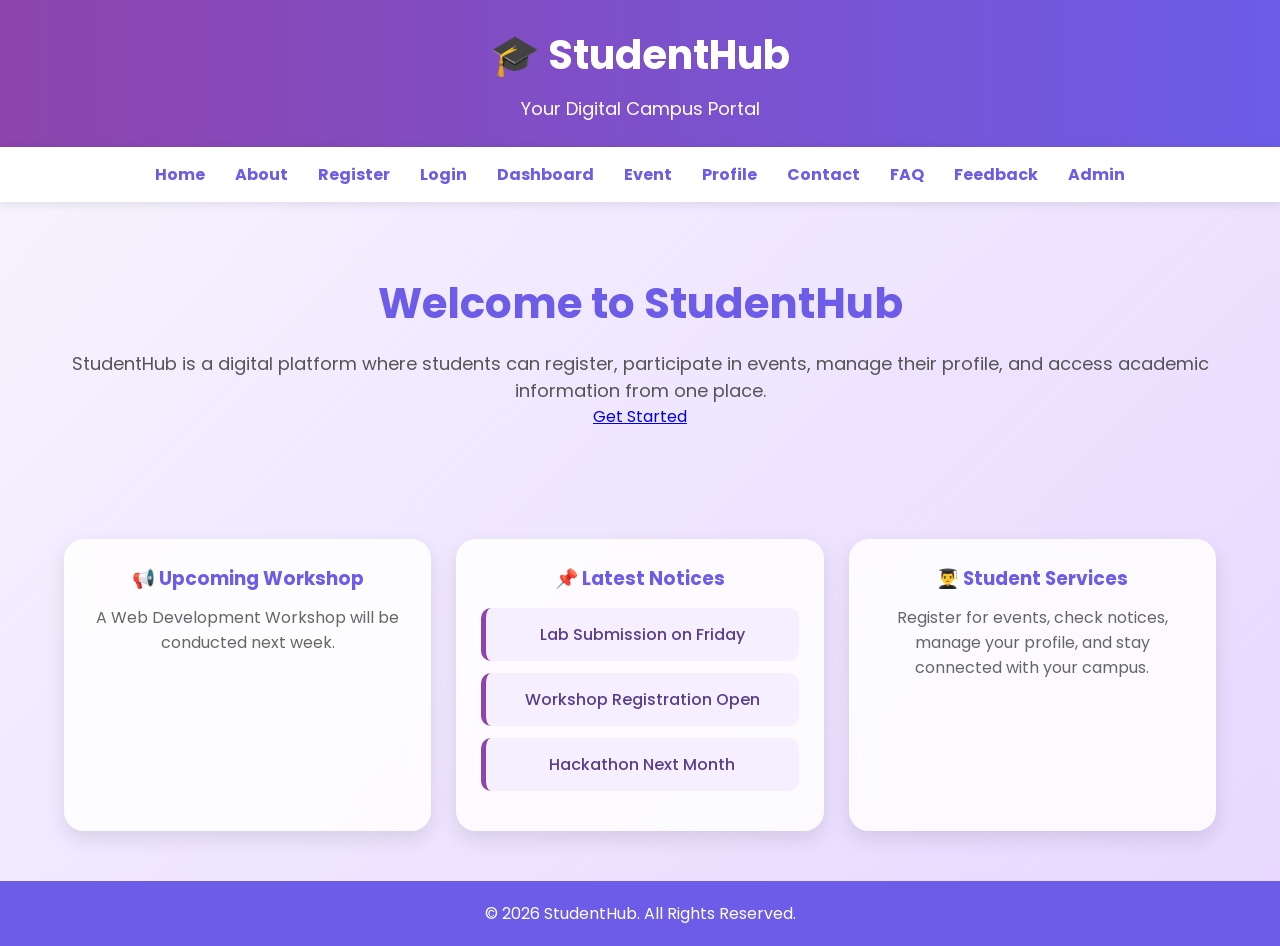
==== index.html @ c528eda7 "Updated StudentHub design" ====
<!DOCTYPE html>
<html lang="en">
<head>
    <meta charset="UTF-8">
    <meta name="viewport" content="width=device-width, initial-scale=1.0">
    <title>StudentHub</title>

    <link rel="stylesheet" href="css/style.css">
</head>
<body>

    <header>
        <h1>🎓 StudentHub</h1>
        <p>Your Digital Campus Portal</p>
    </header>

    <nav>
        <a href="#">Home</a>
        <a href="pages/about.html">About</a>
        <a href="pages/register.html">Register</a>
        <a href="pages/login.html">Login</a>
        <a href="pages/dashboard.html">Dashboard</a>
        <a href="pages/event.html">Event</a>
        <a href="pages/profile.html">Profile</a>
        <a href="pages/contact.html">Contact</a>
        <a href="pages/faq.html">FAQ</a>
        <a href="pages/feedback.html">Feedback</a>
        <a href="pages/admin.html">Admin</a>
    </nav>

    <section class="hero">
        <h2>Welcome to StudentHub</h2>
        <p>
            StudentHub is a digital platform where students can register,
            participate in events, manage their profile, and access academic
            information from one place.
        </p>

        <a href="pages/register.html" class="btn">Get Started</a>
    </section>

    <section class="container">

        <div class="card">
            <h3>📢 Upcoming Workshop</h3>
            <p>
                A Web Development Workshop will be conducted next week.
            </p>
        </div>

        <div class="card">
    <h3>📌 Latest Notices</h3>

    <ul class="notice-list">
        <li>Lab Submission on Friday</li>
        <li>Workshop Registration Open</li>
        <li>Hackathon Next Month</li>
    </ul>
</div>

        <div class="card">
            <h3>👨‍🎓 Student Services</h3>
            <p>
                Register for events, check notices, manage your profile,
                and stay connected with your campus.
            </p>
        </div>

    </section>

    <footer>
        <p>© 2026 StudentHub. All Rights Reserved.</p>
    </footer>

</body>
</html>
---- css/style.css ----
/* Google Font */
@import url('https://fonts.googleapis.com/css2?family=Poppins:wght@300;400;500;600;700&display=swap');

/* Reset */
*{
    margin:0;
    padding:0;
    box-sizing:border-box;
    font-family:'Poppins',sans-serif;
}

body{
    background:linear-gradient(135deg,#f9f5ff,#efe6ff,#e7d7ff);
    color:#333;
    min-height:100vh;
}

/* Header */
header{
    background:linear-gradient(90deg,#8e44ad,#6c5ce7);
    color:white;
    text-align:center;
    padding:25px;
    box-shadow:0 5px 15px rgba(0,0,0,0.2);
}

header h1{
    font-size:40px;
    margin-bottom:10px;
}

header p{
    font-size:18px;
}

/* Navigation */
nav{
    background:white;
    display:flex;
    justify-content:center;
    gap:30px;
    padding:15px;
    box-shadow:0 2px 10px rgba(0,0,0,0.1);
}

nav a{
    text-decoration:none;
    color:#6c5ce7;
    font-weight:bold;
    transition:.3s;
}

nav a:hover{
    color:#8e44ad;
}

/* Hero Section */
.hero{
    text-align:center;
    padding:70px 20px;
}

.hero h2{
    color:#6c5ce7;
    font-size:42px;
    margin-bottom:15px;
}

.hero p{
    color:#555;
    font-size:18px;
}

/* Container */
.container{
    width:90%;
    margin:40px auto;
    display:grid;
    grid-template-columns:repeat(auto-fit,minmax(260px,1fr));
    gap:25px;
}

/* Cards */
.card{
    background:rgba(255,255,255,0.85);
    backdrop-filter:blur(10px);
    border-radius:20px;
    padding:25px;
    text-align:center;
    box-shadow:0 8px 20px rgba(0,0,0,0.1);
    transition:0.4s;
}

.card:hover{
    transform:translateY(-10px);
    box-shadow:0 12px 25px rgba(108,92,231,0.3);
}

.card h3{
    color:#6c5ce7;
    margin-bottom:12px;
}

.card p{
    color:#666;
    margin-bottom:18px;
}

.card a{
    text-decoration:none;
    color:white;
    background:#6c5ce7;
    padding:10px 18px;
    border-radius:8px;
    display:inline-block;
    transition:.3s;
}

.card a:hover{
    background:#8e44ad;
}

/* Buttons */
button{
    background:#6c5ce7;
    color:white;
    border:none;
    padding:12px 25px;
    border-radius:8px;
    cursor:pointer;
    transition:.3s;
}

button:hover{
    background:#8e44ad;
}

/* Forms */
form{
    width:400px;
    margin:40px auto;
    background:white;
    padding:25px;
    border-radius:15px;
    box-shadow:0 8px 20px rgba(0,0,0,0.1);
}

input,
select,
textarea{
    width:100%;
    padding:12px;
    margin:10px 0;
    border:1px solid #ccc;
    border-radius:8px;
    outline:none;
}

input:focus,
select:focus,
textarea:focus{
    border-color:#6c5ce7;
}

/* Table */
table{
    width:90%;
    margin:30px auto;
    border-collapse:collapse;
    background:white;
    border-radius:10px;
    overflow:hidden;
    box-shadow:0 5px 15px rgba(0,0,0,0.1);
}

table th{
    background:#6c5ce7;
    color:white;
    padding:15px;
}

table td{
    padding:12px;
    text-align:center;
    border-bottom:1px solid #ddd;
}

table tr:hover{
    background:#f5f0ff;
}

/* Footer */
footer{
    background:#6c5ce7;
    color:white;
    text-align:center;
    padding:20px;
    margin-top:50px;
}

/* Scrollbar */
::-webkit-scrollbar{
    width:10px;
}

::-webkit-scrollbar-thumb{
    background:#8e44ad;
    border-radius:10px;
}

/* Responsive */
@media(max-width:768px){

    nav{
        flex-direction:column;
        align-items:center;
        gap:15px;
    }

    .hero h2{
        font-size:32px;
    }

    form{
        width:90%;
    }

    .container{
        grid-template-columns:1fr;
    }

    header h1{
        font-size:30px;
    }
}
/* ===========================
   Latest Notices
=========================== */

.notice-list{
    list-style: none;
    padding: 0;
    margin: 15px 0;
}

.notice-list li{
    background: #f5efff;
    color: #5a3d8c;
    margin: 12px 0;
    padding: 14px;
    border-radius: 10px;
    border-left: 5px solid #8E44AD;
    font-weight: 500;
    transition: 0.3s;
}

.notice-list li:hover{
    background: #ede0ff;
    transform: translateX(8px);
}
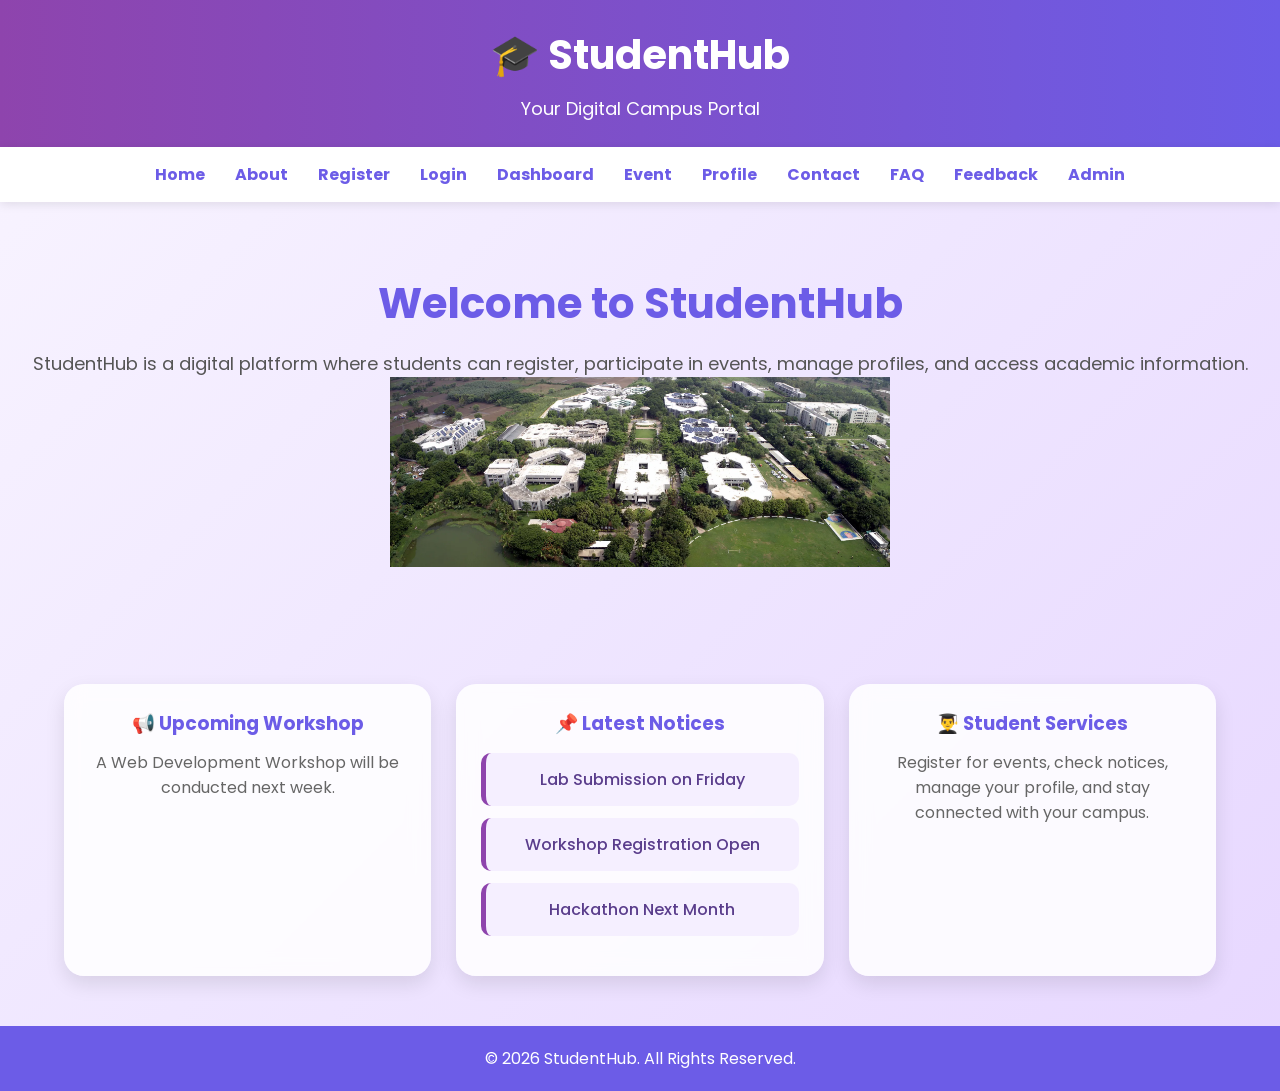
==== commit e4807acf: "Added homepage image" ====
--- a/index.html
+++ b/index.html
@@ -29,16 +29,16 @@
     </nav>
 
     <section class="hero">
-        <h2>Welcome to StudentHub</h2>
-        <p>
-            StudentHub is a digital platform where students can register,
-            participate in events, manage their profile, and access academic
-            information from one place.
-        </p>
+    <h2>Welcome to StudentHub</h2>
 
-        <a href="pages/register.html" class="btn">Get Started</a>
-    </section>
+    <p>
+        StudentHub is a digital platform where students can register,
+        participate in events, manage profiles, and access academic information.
+    </p>
 
+    <img src="images/p1.jpg.webp" alt="Student Hub" width="500">
+
+</section>
     <section class="container">
 
         <div class="card">
--- a/css/style.css
+++ b/css/style.css
@@ -257,4 +257,16 @@
 .notice-list li:hover{
     background: #ede0ff;
     transform: translateX(8px);
+}
+.hero-img{
+    width:80%;
+    max-width:700px;
+    margin-top:25px;
+    border-radius:20px;
+    box-shadow:0 10px 25px rgba(0,0,0,0.2);
+    transition:0.3s;
+}
+
+.hero-img:hover{
+    transform:scale(1.03);
 }
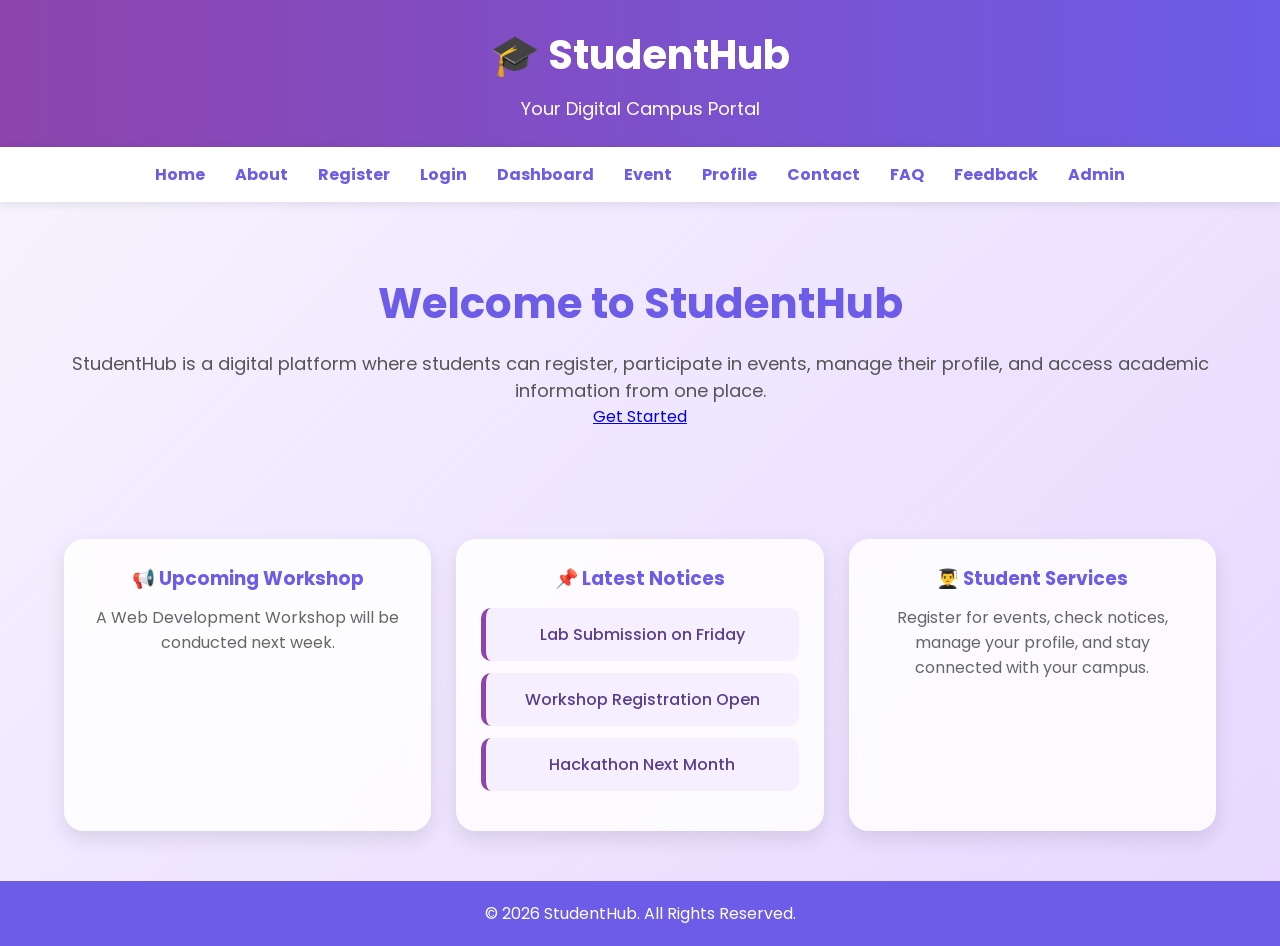
==== commit 9965d813: "Delete old photo" ====
--- a/index.html
+++ b/index.html
@@ -29,16 +29,16 @@
     </nav>
 
     <section class="hero">
-    <h2>Welcome to StudentHub</h2>
+        <h2>Welcome to StudentHub</h2>
+        <p>
+            StudentHub is a digital platform where students can register,
+            participate in events, manage their profile, and access academic
+            information from one place.
+        </p>
 
-    <p>
-        StudentHub is a digital platform where students can register,
-        participate in events, manage profiles, and access academic information.
-    </p>
+        <a href="pages/register.html" class="btn">Get Started</a>
+    </section>
 
-    <img src="images/p1.jpg.webp" alt="Student Hub" width="500">
-
-</section>
     <section class="container">
 
         <div class="card">
--- a/css/style.css
+++ b/css/style.css
@@ -258,15 +258,3 @@
     background: #ede0ff;
     transform: translateX(8px);
 }
-.hero-img{
-    width:80%;
-    max-width:700px;
-    margin-top:25px;
-    border-radius:20px;
-    box-shadow:0 10px 25px rgba(0,0,0,0.2);
-    transition:0.3s;
-}
-
-.hero-img:hover{
-    transform:scale(1.03);
-}
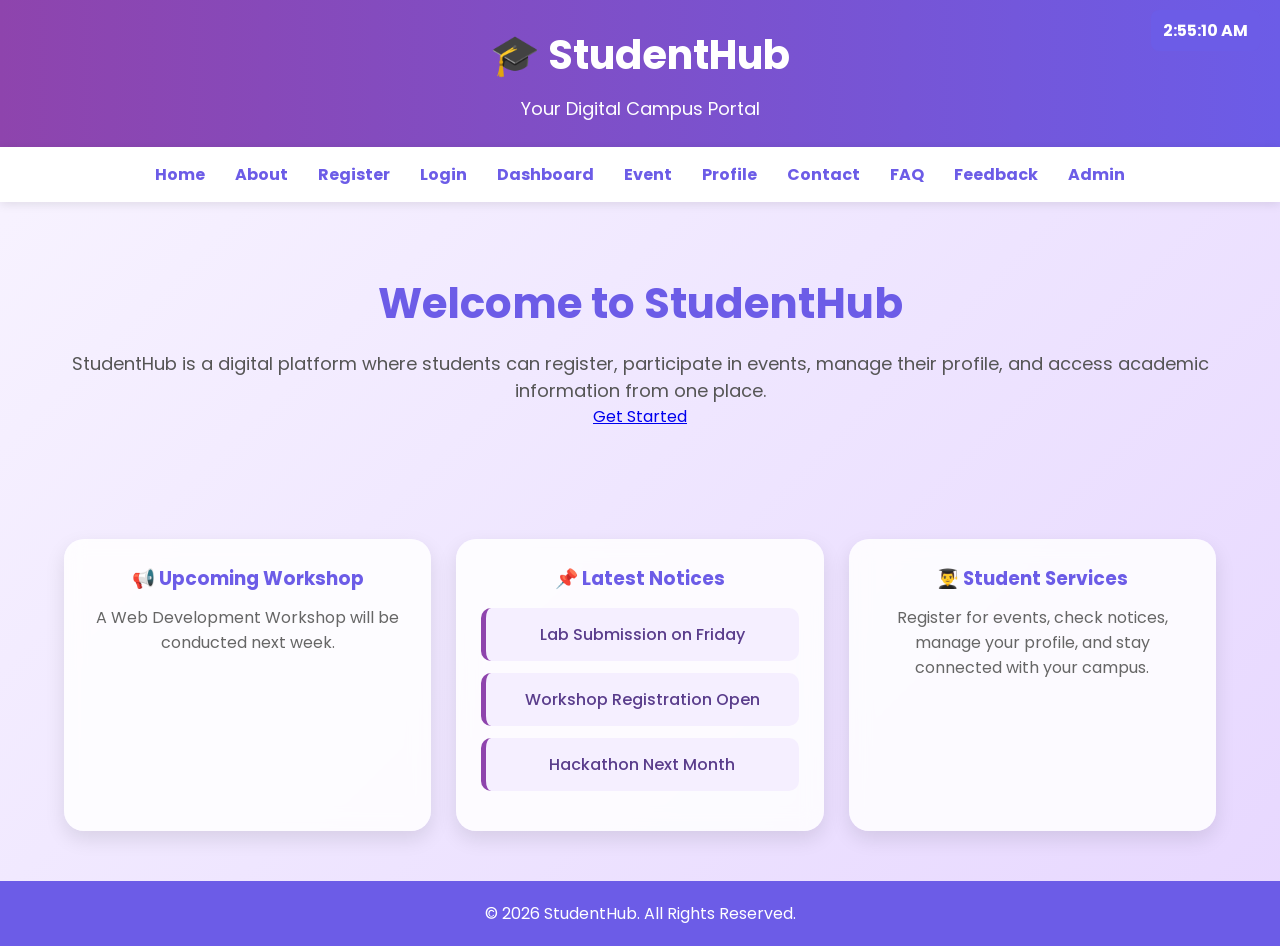
==== commit c4fbf538: "Complete StudentHub frontend" ====
--- a/index.html
+++ b/index.html
@@ -71,6 +71,6 @@
     <footer>
         <p>© 2026 StudentHub. All Rights Reserved.</p>
     </footer>
-
+    <script src="js/script.js"></script>
 </body>
 </html>
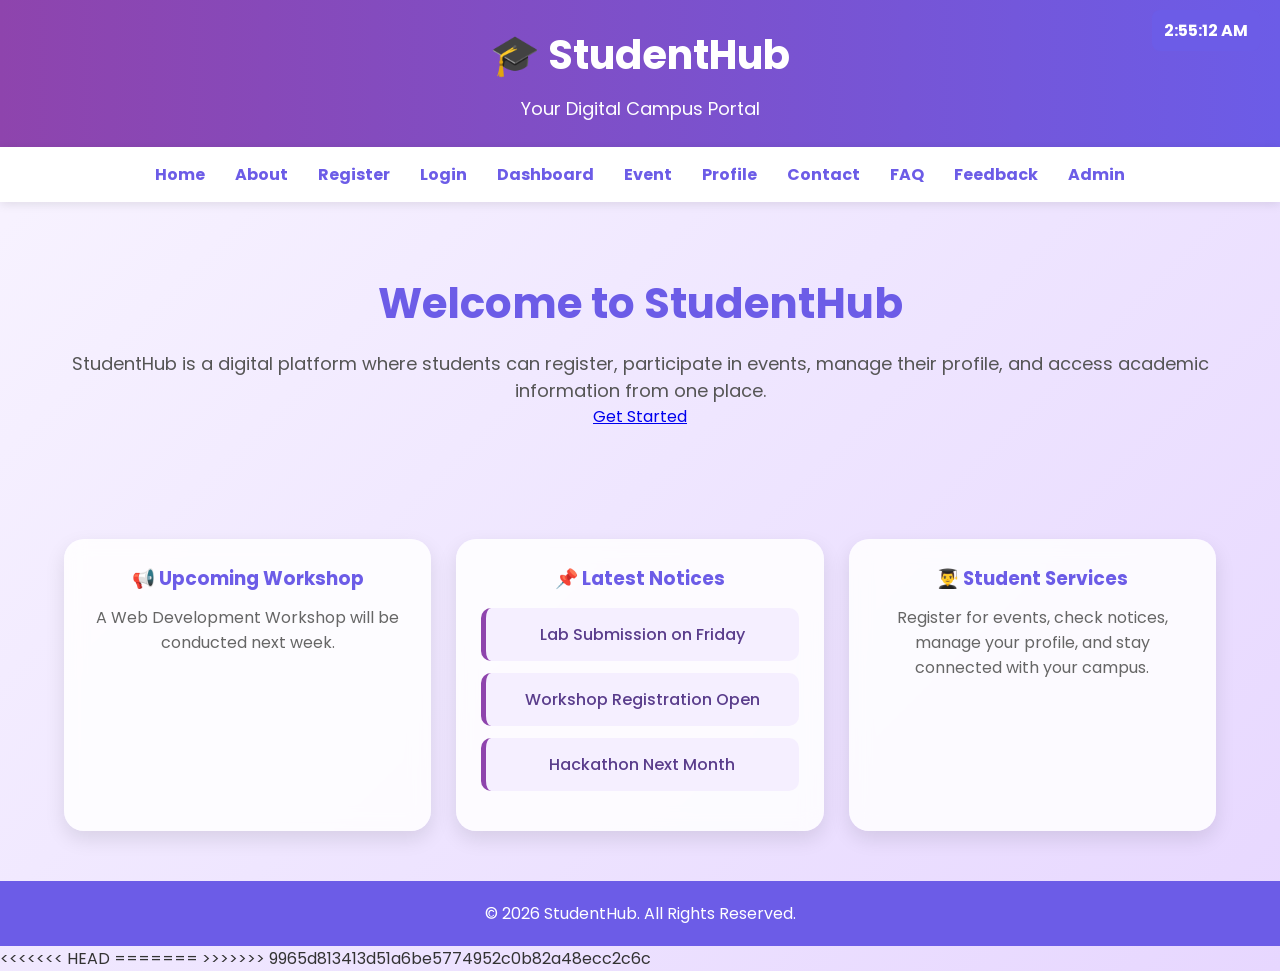
==== commit cbe6737a: "Merge local StudentHub project" ====
--- a/index.html
+++ b/index.html
@@ -71,6 +71,10 @@
     <footer>
         <p>© 2026 StudentHub. All Rights Reserved.</p>
     </footer>
+<<<<<<< HEAD
     <script src="js/script.js"></script>
+=======
+
+>>>>>>> 9965d813413d51a6be5774952c0b82a48ecc2c6c
 </body>
 </html>
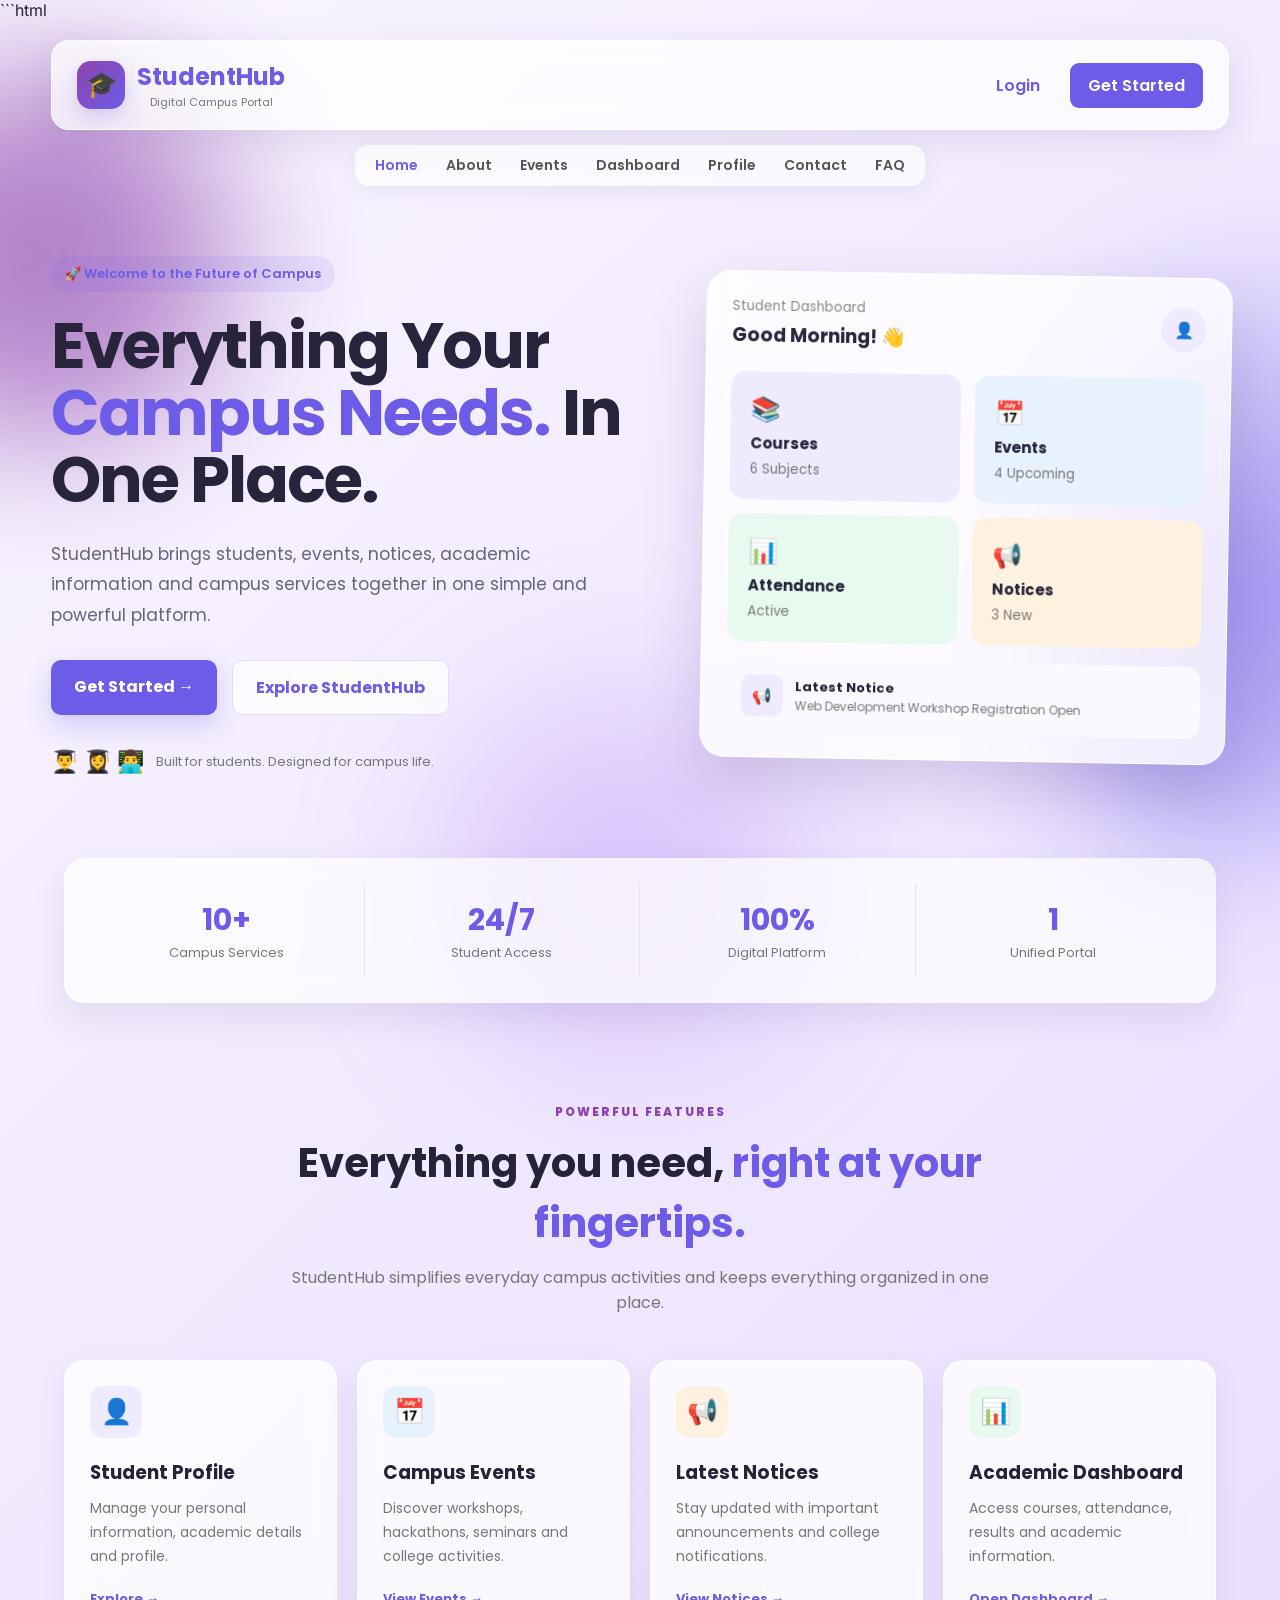
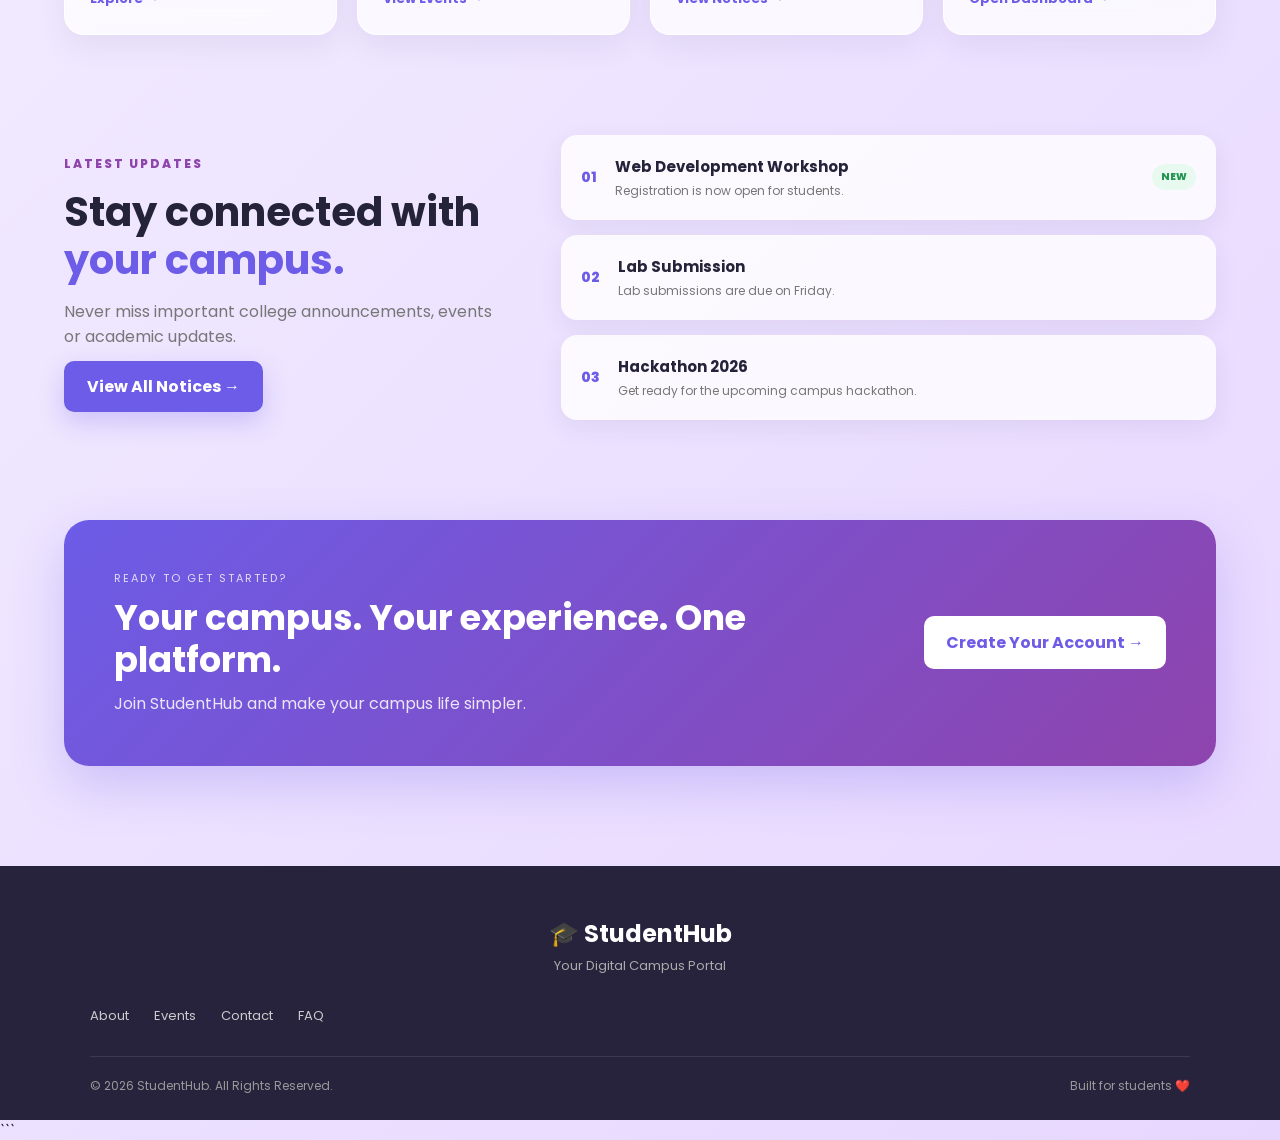
==== commit e11f2618: "Add modern StudentHub home page animations" ====
--- a/index.html
+++ b/index.html
@@ -1,80 +1,474 @@
+```html
 <!DOCTYPE html>
 <html lang="en">
+
 <head>
     <meta charset="UTF-8">
     <meta name="viewport" content="width=device-width, initial-scale=1.0">
-    <title>StudentHub</title>
+
+    <title>StudentHub | Digital Campus</title>
 
     <link rel="stylesheet" href="css/style.css">
+
+    <!-- Google Font -->
+    <link rel="preconnect" href="https://fonts.googleapis.com">
+    <link rel="preconnect" href="https://fonts.gstatic.com" crossorigin>
+
+    <link
+        href="https://fonts.googleapis.com/css2?family=Inter:wght@400;500;600;700;800&display=swap"
+        rel="stylesheet"
+    >
 </head>
+
 <body>
 
-    <header>
-        <h1>🎓 StudentHub</h1>
-        <p>Your Digital Campus Portal</p>
+    <!-- Animated Background -->
+    <div class="background-shape shape-one"></div>
+    <div class="background-shape shape-two"></div>
+    <div class="background-shape shape-three"></div>
+
+
+    <!-- Header -->
+    <header class="modern-header">
+
+        <div class="logo-area">
+            <div class="logo-icon">🎓</div>
+
+            <div>
+                <h1>StudentHub</h1>
+                <span>Digital Campus Portal</span>
+            </div>
+        </div>
+
+        <div class="header-actions">
+            <a href="pages/login.html" class="login-btn">
+                Login
+            </a>
+
+            <a href="pages/register.html" class="register-btn">
+                Get Started
+            </a>
+        </div>
+
     </header>
 
-    <nav>
-        <a href="#">Home</a>
+
+    <!-- Navigation -->
+    <nav class="modern-nav">
+
+        <a href="index.html" class="active">Home</a>
         <a href="pages/about.html">About</a>
-        <a href="pages/register.html">Register</a>
-        <a href="pages/login.html">Login</a>
+        <a href="pages/event.html">Events</a>
         <a href="pages/dashboard.html">Dashboard</a>
-        <a href="pages/event.html">Event</a>
         <a href="pages/profile.html">Profile</a>
         <a href="pages/contact.html">Contact</a>
         <a href="pages/faq.html">FAQ</a>
-        <a href="pages/feedback.html">Feedback</a>
-        <a href="pages/admin.html">Admin</a>
+
     </nav>
 
-    <section class="hero">
-        <h2>Welcome to StudentHub</h2>
-        <p>
-            StudentHub is a digital platform where students can register,
-            participate in events, manage their profile, and access academic
-            information from one place.
-        </p>
-
-        <a href="pages/register.html" class="btn">Get Started</a>
-    </section>
-
-    <section class="container">
-
-        <div class="card">
-            <h3>📢 Upcoming Workshop</h3>
+
+    <!-- Hero Section -->
+    <main>
+
+        <section class="modern-hero">
+
+            <div class="hero-content">
+
+                <div class="hero-badge">
+                    🚀 Welcome to the Future of Campus
+                </div>
+
+                <h2>
+                    Everything Your
+                    <span>Campus Needs.</span>
+                    In One Place.
+                </h2>
+
+                <p>
+                    StudentHub brings students, events, notices,
+                    academic information and campus services together
+                    in one simple and powerful platform.
+                </p>
+
+                <div class="hero-buttons">
+
+                    <a href="pages/register.html" class="primary-btn">
+                        Get Started →
+                    </a>
+
+                    <a href="pages/about.html" class="secondary-btn">
+                        Explore StudentHub
+                    </a>
+
+                </div>
+
+                <div class="hero-users">
+
+                    <div class="user-icons">
+                        👨‍🎓 👩‍🎓 👨‍💻
+                    </div>
+
+                    <p>
+                        Built for students.
+                        Designed for campus life.
+                    </p>
+
+                </div>
+
+            </div>
+
+
+            <!-- Dashboard Preview -->
+            <div class="dashboard-preview">
+
+                <div class="preview-header">
+
+                    <div>
+                        <small>Student Dashboard</small>
+                        <h3>Good Morning! 👋</h3>
+                    </div>
+
+                    <div class="preview-avatar">
+                        👤
+                    </div>
+
+                </div>
+
+
+                <div class="preview-grid">
+
+                    <div class="preview-card purple">
+                        <span>📚</span>
+                        <strong>Courses</strong>
+                        <small>6 Subjects</small>
+                    </div>
+
+                    <div class="preview-card blue">
+                        <span>📅</span>
+                        <strong>Events</strong>
+                        <small>4 Upcoming</small>
+                    </div>
+
+                    <div class="preview-card green">
+                        <span>📊</span>
+                        <strong>Attendance</strong>
+                        <small>Active</small>
+                    </div>
+
+                    <div class="preview-card orange">
+                        <span>📢</span>
+                        <strong>Notices</strong>
+                        <small>3 New</small>
+                    </div>
+
+                </div>
+
+
+                <div class="preview-notice">
+
+                    <div class="notice-icon">
+                        📢
+                    </div>
+
+                    <div>
+                        <strong>Latest Notice</strong>
+                        <p>Web Development Workshop Registration Open</p>
+                    </div>
+
+                </div>
+
+            </div>
+
+        </section>
+
+
+        <!-- Statistics -->
+        <section class="stats-section">
+
+            <div class="stat-box">
+                <strong>10+</strong>
+                <span>Campus Services</span>
+            </div>
+
+            <div class="stat-box">
+                <strong>24/7</strong>
+                <span>Student Access</span>
+            </div>
+
+            <div class="stat-box">
+                <strong>100%</strong>
+                <span>Digital Platform</span>
+            </div>
+
+            <div class="stat-box">
+                <strong>1</strong>
+                <span>Unified Portal</span>
+            </div>
+
+        </section>
+
+
+        <!-- Features -->
+        <section class="features-section">
+
+            <div class="section-heading">
+
+                <span>POWERFUL FEATURES</span>
+
+                <h2>
+                    Everything you need,
+                    <span>right at your fingertips.</span>
+                </h2>
+
+                <p>
+                    StudentHub simplifies everyday campus activities
+                    and keeps everything organized in one place.
+                </p>
+
+            </div>
+
+
+            <div class="feature-grid">
+
+                <div class="modern-card">
+
+                    <div class="feature-icon purple-icon">
+                        👤
+                    </div>
+
+                    <h3>Student Profile</h3>
+
+                    <p>
+                        Manage your personal information,
+                        academic details and profile.
+                    </p>
+
+                    <a href="pages/profile.html">
+                        Explore →
+                    </a>
+
+                </div>
+
+
+                <div class="modern-card">
+
+                    <div class="feature-icon blue-icon">
+                        📅
+                    </div>
+
+                    <h3>Campus Events</h3>
+
+                    <p>
+                        Discover workshops, hackathons,
+                        seminars and college activities.
+                    </p>
+
+                    <a href="pages/event.html">
+                        View Events →
+                    </a>
+
+                </div>
+
+
+                <div class="modern-card">
+
+                    <div class="feature-icon orange-icon">
+                        📢
+                    </div>
+
+                    <h3>Latest Notices</h3>
+
+                    <p>
+                        Stay updated with important announcements
+                        and college notifications.
+                    </p>
+
+                    <a href="pages/dashboard.html">
+                        View Notices →
+                    </a>
+
+                </div>
+
+
+                <div class="modern-card">
+
+                    <div class="feature-icon green-icon">
+                        📊
+                    </div>
+
+                    <h3>Academic Dashboard</h3>
+
+                    <p>
+                        Access courses, attendance,
+                        results and academic information.
+                    </p>
+
+                    <a href="pages/dashboard.html">
+                        Open Dashboard →
+                    </a>
+
+                </div>
+
+            </div>
+
+        </section>
+
+
+        <!-- Notice Section -->
+        <section class="notice-section">
+
+            <div class="notice-content">
+
+                <span>LATEST UPDATES</span>
+
+                <h2>
+                    Stay connected with
+                    <span>your campus.</span>
+                </h2>
+
+                <p>
+                    Never miss important college announcements,
+                    events or academic updates.
+                </p>
+
+                <a href="pages/dashboard.html" class="primary-btn">
+                    View All Notices →
+                </a>
+
+            </div>
+
+
+            <div class="notice-list-modern">
+
+                <div class="notice-item">
+
+                    <div class="notice-number">
+                        01
+                    </div>
+
+                    <div>
+                        <h3>Web Development Workshop</h3>
+                        <p>
+                            Registration is now open for students.
+                        </p>
+                    </div>
+
+                    <span class="new-badge">
+                        NEW
+                    </span>
+
+                </div>
+
+
+                <div class="notice-item">
+
+                    <div class="notice-number">
+                        02
+                    </div>
+
+                    <div>
+                        <h3>Lab Submission</h3>
+                        <p>
+                            Lab submissions are due on Friday.
+                        </p>
+                    </div>
+
+                </div>
+
+
+                <div class="notice-item">
+
+                    <div class="notice-number">
+                        03
+                    </div>
+
+                    <div>
+                        <h3>Hackathon 2026</h3>
+                        <p>
+                            Get ready for the upcoming campus hackathon.
+                        </p>
+                    </div>
+
+                </div>
+
+            </div>
+
+        </section>
+
+
+        <!-- Call To Action -->
+        <section class="cta-section">
+
+            <div>
+
+                <span>READY TO GET STARTED?</span>
+
+                <h2>
+                    Your campus.
+                    Your experience.
+                    <strong>One platform.</strong>
+                </h2>
+
+                <p>
+                    Join StudentHub and make your campus life simpler.
+                </p>
+
+            </div>
+
+            <a href="pages/register.html" class="cta-button">
+                Create Your Account →
+            </a>
+
+        </section>
+
+    </main>
+
+
+    <!-- Footer -->
+    <footer class="modern-footer">
+
+        <div class="footer-logo">
+
+            <h2>🎓 StudentHub</h2>
+
             <p>
-                A Web Development Workshop will be conducted next week.
+                Your Digital Campus Portal
             </p>
+
         </div>
 
-        <div class="card">
-    <h3>📌 Latest Notices</h3>
-
-    <ul class="notice-list">
-        <li>Lab Submission on Friday</li>
-        <li>Workshop Registration Open</li>
-        <li>Hackathon Next Month</li>
-    </ul>
-</div>
-
-        <div class="card">
-            <h3>👨‍🎓 Student Services</h3>
+
+        <div class="footer-links">
+
+            <a href="pages/about.html">About</a>
+            <a href="pages/event.html">Events</a>
+            <a href="pages/contact.html">Contact</a>
+            <a href="pages/faq.html">FAQ</a>
+
+        </div>
+
+
+        <div class="footer-bottom">
+
             <p>
-                Register for events, check notices, manage your profile,
-                and stay connected with your campus.
+                © 2026 StudentHub. All Rights Reserved.
             </p>
+
+            <p>
+                Built for students ❤️
+            </p>
+
         </div>
 
-    </section>
-
-    <footer>
-        <p>© 2026 StudentHub. All Rights Reserved.</p>
     </footer>
-<<<<<<< HEAD
+
+
+    <!-- JavaScript -->
     <script src="js/script.js"></script>
-=======
-
->>>>>>> 9965d813413d51a6be5774952c0b82a48ecc2c6c
+
 </body>
-</html>+
+</html>
+```
+
+
--- a/css/style.css
+++ b/css/style.css
@@ -258,3 +258,1294 @@
     background: #ede0ff;
     transform: translateX(8px);
 }
+/* ===========================
+   StudentHub Animations
+=========================== */
+
+/* Header Animation */
+header h1 {
+    animation: fadeDown 1s ease;
+}
+
+header p {
+    animation: fadeUp 1.2s ease;
+}
+
+/* Hero Animation */
+.hero {
+    animation: heroAppear 1s ease;
+}
+
+.hero h2 {
+    animation: fadeUp 1s ease;
+}
+
+.hero p {
+    animation: fadeUp 1.3s ease;
+}
+
+/* Button Animation */
+.hero .btn {
+    animation: buttonAppear 1.5s ease;
+    transition: transform 0.3s ease, box-shadow 0.3s ease;
+}
+
+.hero .btn:hover {
+    transform: translateY(-4px) scale(1.05);
+    box-shadow: 0 8px 20px rgba(108, 92, 231, 0.35);
+}
+
+/* Card Animation */
+.card {
+    animation: cardAppear 0.8s ease both;
+}
+
+/* Different animation delays */
+.card:nth-child(1) {
+    animation-delay: 0.2s;
+}
+
+.card:nth-child(2) {
+    animation-delay: 0.4s;
+}
+
+.card:nth-child(3) {
+    animation-delay: 0.6s;
+}
+
+.card:nth-child(4) {
+    animation-delay: 0.8s;
+}
+
+/* Card Hover */
+.card:hover {
+    transform: translateY(-10px) scale(1.02);
+}
+
+/* Notice Animation */
+.notice-list li {
+    transition: transform 0.3s ease, background 0.3s ease;
+}
+
+.notice-list li:hover {
+    transform: translateX(8px);
+}
+
+/* ===========================
+   Keyframes
+=========================== */
+
+@keyframes fadeDown {
+    from {
+        opacity: 0;
+        transform: translateY(-30px);
+    }
+
+    to {
+        opacity: 1;
+        transform: translateY(0);
+    }
+}
+
+@keyframes fadeUp {
+    from {
+        opacity: 0;
+        transform: translateY(30px);
+    }
+
+    to {
+        opacity: 1;
+        transform: translateY(0);
+    }
+}
+
+@keyframes heroAppear {
+    from {
+        opacity: 0;
+        transform: scale(0.96);
+    }
+
+    to {
+        opacity: 1;
+        transform: scale(1);
+    }
+}
+
+@keyframes cardAppear {
+    from {
+        opacity: 0;
+        transform: translateY(40px);
+    }
+
+    to {
+        opacity: 1;
+        transform: translateY(0);
+    }
+}
+
+@keyframes buttonAppear {
+    from {
+        opacity: 0;
+        transform: scale(0.8);
+    }
+
+    to {
+        opacity: 1;
+        transform: scale(1);
+    }
+}/* ===========================
+   Animated Background
+=========================== */
+
+body {
+    position: relative;
+    overflow-x: hidden;
+    background: linear-gradient(135deg, #f9f5ff, #efe6ff, #e7d7ff);
+}
+
+/* Animated background shapes */
+body::before,
+body::after {
+    content: "";
+    position: fixed;
+    width: 350px;
+    height: 350px;
+    border-radius: 50%;
+    z-index: -1;
+    pointer-events: none;
+    filter: blur(70px);
+    opacity: 0.45;
+}
+
+/* Purple glow */
+body::before {
+    background: #8e44ad;
+    top: 80px;
+    left: -120px;
+    animation: moveGlow 10s ease-in-out infinite alternate;
+}
+
+/* Violet glow */
+body::after {
+    background: #6c5ce7;
+    right: -120px;
+    bottom: 50px;
+    animation: moveGlow2 12s ease-in-out infinite alternate;
+}
+
+/* First Glow Animation */
+@keyframes moveGlow {
+    0% {
+        transform: translate(0, 0) scale(1);
+    }
+
+    50% {
+        transform: translate(180px, 120px) scale(1.2);
+    }
+
+    100% {
+        transform: translate(50px, 300px) scale(0.9);
+    }
+}
+
+/* Second Glow Animation */
+@keyframes moveGlow2 {
+    0% {
+        transform: translate(0, 0) scale(1);
+    }
+
+    50% {
+        transform: translate(-180px, -120px) scale(1.25);
+    }
+
+    100% {
+        transform: translate(-50px, -250px) scale(0.9);
+    }
+}
+
+/* =========================================
+   STUDENTHUB MODERN HOME PAGE
+========================================= */
+
+/* Modern Font */
+body {
+    font-family: 'Inter', 'Poppins', sans-serif;
+    background: linear-gradient(135deg, #f9f5ff, #efe6ff, #e7d7ff);
+    color: #25233a;
+    overflow-x: hidden;
+}
+
+
+/* =========================================
+   ANIMATED BACKGROUND
+========================================= */
+
+.background-shape {
+    position: fixed;
+    width: 350px;
+    height: 350px;
+    border-radius: 50%;
+    filter: blur(80px);
+    opacity: 0.35;
+    z-index: -1;
+    pointer-events: none;
+}
+
+.shape-one {
+    background: #8e44ad;
+    top: 80px;
+    left: -150px;
+    animation: floatingOne 12s ease-in-out infinite alternate;
+}
+
+.shape-two {
+    background: #6c5ce7;
+    right: -150px;
+    top: 300px;
+    animation: floatingTwo 14s ease-in-out infinite alternate;
+}
+
+.shape-three {
+    background: #b084f5;
+    bottom: -150px;
+    left: 35%;
+    animation: floatingThree 16s ease-in-out infinite alternate;
+}
+
+@keyframes floatingOne {
+
+    0% {
+        transform: translate(0, 0) scale(1);
+    }
+
+    100% {
+        transform: translate(200px, 180px) scale(1.3);
+    }
+}
+
+@keyframes floatingTwo {
+
+    0% {
+        transform: translate(0, 0) scale(1);
+    }
+
+    100% {
+        transform: translate(-200px, 150px) scale(1.25);
+    }
+}
+
+@keyframes floatingThree {
+
+    0% {
+        transform: translate(0, 0);
+    }
+
+    100% {
+        transform: translate(150px, -180px);
+    }
+}
+
+
+/* =========================================
+   MODERN HEADER
+========================================= */
+
+.modern-header {
+    width: 92%;
+    max-width: 1400px;
+    margin: 20px auto 0;
+    padding: 18px 25px;
+
+    background: rgba(255, 255, 255, 0.75);
+    backdrop-filter: blur(15px);
+
+    border: 1px solid rgba(255, 255, 255, 0.8);
+    border-radius: 18px;
+
+    display: flex;
+    justify-content: space-between;
+    align-items: center;
+
+    box-shadow: 0 10px 35px rgba(80, 50, 120, 0.12);
+
+    animation: headerAppear 0.8s ease;
+}
+
+.logo-area {
+    display: flex;
+    align-items: center;
+    gap: 12px;
+}
+
+.logo-icon {
+    width: 48px;
+    height: 48px;
+
+    display: flex;
+    align-items: center;
+    justify-content: center;
+
+    background: linear-gradient(135deg, #8e44ad, #6c5ce7);
+
+    border-radius: 14px;
+
+    font-size: 25px;
+
+    box-shadow: 0 8px 20px rgba(108, 92, 231, 0.25);
+}
+
+.logo-area h1 {
+    color: #6c5ce7;
+    font-size: 24px;
+    margin: 0;
+}
+
+.logo-area span {
+    font-size: 11px;
+    color: #777;
+}
+
+
+.header-actions {
+    display: flex;
+    gap: 12px;
+    align-items: center;
+}
+
+.login-btn,
+.register-btn {
+    text-decoration: none;
+    padding: 10px 18px;
+    border-radius: 9px;
+    font-weight: 600;
+    transition: 0.3s;
+}
+
+.login-btn {
+    color: #6c5ce7;
+}
+
+.login-btn:hover {
+    background: #f0eaff;
+}
+
+.register-btn {
+    background: #6c5ce7;
+    color: white;
+}
+
+.register-btn:hover {
+    background: #8e44ad;
+    transform: translateY(-2px);
+}
+
+
+/* =========================================
+   MODERN NAVIGATION
+========================================= */
+
+.modern-nav {
+    width: fit-content;
+    margin: 15px auto;
+
+    padding: 10px 20px;
+
+    display: flex;
+    gap: 28px;
+
+    background: rgba(255, 255, 255, 0.65);
+    backdrop-filter: blur(12px);
+
+    border-radius: 14px;
+
+    box-shadow: 0 5px 20px rgba(80, 50, 120, 0.08);
+}
+
+.modern-nav a {
+    text-decoration: none;
+    color: #555;
+    font-size: 14px;
+    font-weight: 600;
+
+    transition: 0.3s;
+}
+
+.modern-nav a:hover,
+.modern-nav a.active {
+    color: #6c5ce7;
+}
+
+
+/* =========================================
+   HERO
+========================================= */
+
+.modern-hero {
+    width: 92%;
+    max-width: 1400px;
+
+    margin: 70px auto;
+
+    display: grid;
+    grid-template-columns: 1.05fr 0.95fr;
+
+    gap: 70px;
+    align-items: center;
+}
+
+.hero-content {
+    animation: heroLeft 1s ease;
+}
+
+.hero-badge {
+    display: inline-block;
+
+    padding: 8px 14px;
+
+    border-radius: 30px;
+
+    background: rgba(108, 92, 231, 0.1);
+    color: #6c5ce7;
+
+    font-size: 13px;
+    font-weight: 600;
+
+    margin-bottom: 20px;
+}
+
+.hero-content h2 {
+    font-size: clamp(42px, 5vw, 72px);
+
+    line-height: 1.05;
+
+    letter-spacing: -2px;
+
+    margin-bottom: 25px;
+
+    color: #27243b;
+}
+
+.hero-content h2 span {
+    color: #6c5ce7;
+}
+
+.hero-content > p {
+    max-width: 650px;
+
+    color: #68657a;
+
+    font-size: 17px;
+
+    line-height: 1.8;
+
+    margin-bottom: 30px;
+}
+
+.hero-buttons {
+    display: flex;
+    gap: 15px;
+    flex-wrap: wrap;
+}
+
+.primary-btn,
+.secondary-btn {
+    text-decoration: none;
+
+    padding: 14px 23px;
+
+    border-radius: 10px;
+
+    font-weight: 700;
+
+    transition: 0.3s;
+}
+
+.primary-btn {
+    background: #6c5ce7;
+    color: white;
+
+    box-shadow: 0 10px 25px rgba(108, 92, 231, 0.25);
+}
+
+.primary-btn:hover {
+    background: #8e44ad;
+    transform: translateY(-4px);
+}
+
+.secondary-btn {
+    background: rgba(255, 255, 255, 0.75);
+    color: #6c5ce7;
+
+    border: 1px solid #e1d9ff;
+}
+
+.secondary-btn:hover {
+    transform: translateY(-4px);
+    background: white;
+}
+
+.hero-users {
+    display: flex;
+    align-items: center;
+
+    gap: 12px;
+
+    margin-top: 30px;
+}
+
+.user-icons {
+    font-size: 22px;
+}
+
+.hero-users p {
+    color: #777;
+    font-size: 13px;
+}
+
+
+/* =========================================
+   DASHBOARD PREVIEW
+========================================= */
+
+.dashboard-preview {
+    padding: 25px;
+
+    background: rgba(255, 255, 255, 0.78);
+
+    backdrop-filter: blur(20px);
+
+    border-radius: 25px;
+
+    border: 1px solid rgba(255, 255, 255, 0.9);
+
+    box-shadow: 0 25px 60px rgba(70, 45, 120, 0.18);
+
+    animation: previewAppear 1s ease;
+
+    transform: rotate(1deg);
+
+    transition: 0.5s;
+}
+
+.dashboard-preview:hover {
+    transform: rotate(0deg) translateY(-8px);
+}
+
+.preview-header {
+    display: flex;
+    justify-content: space-between;
+    align-items: center;
+
+    margin-bottom: 22px;
+}
+
+.preview-header small {
+    color: #888;
+}
+
+.preview-header h3 {
+    margin-top: 4px;
+    color: #29263d;
+}
+
+.preview-avatar {
+    width: 45px;
+    height: 45px;
+
+    display: flex;
+    justify-content: center;
+    align-items: center;
+
+    background: #eeeaff;
+
+    border-radius: 50%;
+}
+
+.preview-grid {
+    display: grid;
+
+    grid-template-columns: repeat(2, 1fr);
+
+    gap: 14px;
+}
+
+.preview-card {
+    padding: 20px;
+
+    border-radius: 15px;
+
+    display: flex;
+    flex-direction: column;
+
+    gap: 5px;
+}
+
+.preview-card span {
+    font-size: 24px;
+}
+
+.preview-card strong {
+    font-size: 15px;
+}
+
+.preview-card small {
+    color: #777;
+}
+
+.preview-card.purple {
+    background: #eeeaff;
+}
+
+.preview-card.blue {
+    background: #e8f2ff;
+}
+
+.preview-card.green {
+    background: #e8faef;
+}
+
+.preview-card.orange {
+    background: #fff1df;
+}
+
+.preview-notice {
+    display: flex;
+    align-items: center;
+
+    gap: 12px;
+
+    margin-top: 18px;
+
+    padding: 15px;
+
+    border-radius: 14px;
+
+    background: #faf9ff;
+}
+
+.notice-icon {
+    width: 42px;
+    height: 42px;
+
+    display: flex;
+    align-items: center;
+    justify-content: center;
+
+    background: #eeeaff;
+
+    border-radius: 10px;
+}
+
+.preview-notice strong {
+    font-size: 13px;
+}
+
+.preview-notice p {
+    font-size: 12px;
+    color: #777;
+}
+
+
+/* =========================================
+   STATISTICS
+========================================= */
+
+.stats-section {
+    width: 90%;
+    max-width: 1200px;
+
+    margin: 80px auto;
+
+    display: grid;
+
+    grid-template-columns: repeat(4, 1fr);
+
+    background: rgba(255, 255, 255, 0.7);
+
+    backdrop-filter: blur(15px);
+
+    border-radius: 20px;
+
+    padding: 25px;
+
+    box-shadow: 0 15px 35px rgba(70, 45, 120, 0.1);
+}
+
+.stat-box {
+    text-align: center;
+
+    padding: 15px;
+
+    border-right: 1px solid #e7e1f4;
+}
+
+.stat-box:last-child {
+    border-right: none;
+}
+
+.stat-box strong {
+    display: block;
+
+    font-size: 30px;
+
+    color: #6c5ce7;
+}
+
+.stat-box span {
+    color: #777;
+    font-size: 13px;
+}
+
+
+/* =========================================
+   FEATURES
+========================================= */
+
+.features-section {
+    width: 90%;
+    max-width: 1200px;
+
+    margin: 100px auto;
+}
+
+.section-heading {
+    text-align: center;
+
+    max-width: 700px;
+
+    margin: auto auto 45px;
+}
+
+.section-heading > span {
+    color: #8e44ad;
+
+    font-size: 12px;
+
+    font-weight: 800;
+
+    letter-spacing: 2px;
+}
+
+.section-heading h2 {
+    font-size: 40px;
+
+    margin: 12px 0;
+}
+
+.section-heading h2 span {
+    color: #6c5ce7;
+}
+
+.section-heading p {
+    color: #777;
+}
+
+.feature-grid {
+    display: grid;
+
+    grid-template-columns: repeat(4, 1fr);
+
+    gap: 20px;
+}
+
+.modern-card {
+    padding: 25px;
+
+    background: rgba(255, 255, 255, 0.75);
+
+    backdrop-filter: blur(15px);
+
+    border: 1px solid rgba(255, 255, 255, 0.9);
+
+    border-radius: 20px;
+
+    box-shadow: 0 10px 30px rgba(70, 45, 120, 0.08);
+
+    transition: 0.4s;
+}
+
+.modern-card:hover {
+    transform: translateY(-10px);
+
+    box-shadow: 0 20px 40px rgba(108, 92, 231, 0.15);
+}
+
+.feature-icon {
+    width: 52px;
+    height: 52px;
+
+    display: flex;
+    align-items: center;
+    justify-content: center;
+
+    border-radius: 14px;
+
+    font-size: 25px;
+
+    margin-bottom: 20px;
+}
+
+.purple-icon {
+    background: #eeeaff;
+}
+
+.blue-icon {
+    background: #e8f2ff;
+}
+
+.orange-icon {
+    background: #fff1df;
+}
+
+.green-icon {
+    background: #e8faef;
+}
+
+.modern-card h3 {
+    margin-bottom: 10px;
+}
+
+.modern-card p {
+    color: #777;
+
+    font-size: 14px;
+
+    line-height: 1.7;
+
+    margin-bottom: 20px;
+}
+
+.modern-card a {
+    text-decoration: none;
+
+    color: #6c5ce7;
+
+    font-size: 13px;
+
+    font-weight: 700;
+}
+
+
+/* =========================================
+   NOTICE SECTION
+========================================= */
+
+.notice-section {
+    width: 90%;
+    max-width: 1200px;
+
+    margin: 100px auto;
+
+    display: grid;
+
+    grid-template-columns: 0.8fr 1.2fr;
+
+    gap: 60px;
+
+    align-items: center;
+}
+
+.notice-content > span {
+    color: #8e44ad;
+
+    font-size: 12px;
+
+    font-weight: 800;
+
+    letter-spacing: 2px;
+}
+
+.notice-content h2 {
+    font-size: 40px;
+
+    line-height: 1.2;
+
+    margin: 15px 0;
+}
+
+.notice-content h2 span {
+    color: #6c5ce7;
+}
+
+.notice-content p {
+    color: #777;
+
+    margin-bottom: 25px;
+}
+
+.notice-list-modern {
+    display: flex;
+
+    flex-direction: column;
+
+    gap: 15px;
+}
+
+.notice-item {
+    display: flex;
+
+    align-items: center;
+
+    gap: 18px;
+
+    padding: 20px;
+
+    background: rgba(255, 255, 255, 0.8);
+
+    border-radius: 16px;
+
+    box-shadow: 0 8px 25px rgba(70, 45, 120, 0.08);
+
+    transition: 0.3s;
+}
+
+.notice-item:hover {
+    transform: translateX(8px);
+}
+
+.notice-number {
+    color: #6c5ce7;
+
+    font-weight: 800;
+
+    font-size: 14px;
+}
+
+.notice-item h3 {
+    font-size: 15px;
+}
+
+.notice-item p {
+    color: #777;
+
+    font-size: 12px;
+
+    margin-top: 4px;
+}
+
+.new-badge {
+    margin-left: auto;
+
+    padding: 5px 9px;
+
+    background: #e8faef;
+
+    color: #249653;
+
+    border-radius: 20px;
+
+    font-size: 10px;
+
+    font-weight: 800;
+}
+
+
+/* =========================================
+   CTA
+========================================= */
+
+.cta-section {
+    width: 90%;
+    max-width: 1200px;
+
+    margin: 100px auto;
+
+    padding: 50px;
+
+    border-radius: 25px;
+
+    background: linear-gradient(135deg, #6c5ce7, #8e44ad);
+
+    color: white;
+
+    display: flex;
+
+    justify-content: space-between;
+
+    align-items: center;
+
+    gap: 30px;
+
+    box-shadow: 0 20px 50px rgba(108, 92, 231, 0.25);
+}
+
+.cta-section span {
+    font-size: 11px;
+
+    letter-spacing: 2px;
+
+    opacity: 0.8;
+}
+
+.cta-section h2 {
+    font-size: 35px;
+
+    line-height: 1.2;
+
+    margin: 10px 0;
+}
+
+.cta-section p {
+    opacity: 0.85;
+}
+
+.cta-button {
+    white-space: nowrap;
+
+    text-decoration: none;
+
+    padding: 14px 22px;
+
+    background: white;
+
+    color: #6c5ce7;
+
+    border-radius: 10px;
+
+    font-weight: 700;
+
+    transition: 0.3s;
+}
+
+.cta-button:hover {
+    transform: translateY(-4px);
+
+    box-shadow: 0 10px 25px rgba(0, 0, 0, 0.15);
+}
+
+
+/* =========================================
+   FOOTER
+========================================= */
+
+.modern-footer {
+    margin-top: 100px;
+
+    padding: 50px 7% 25px;
+
+    background: #27233d;
+
+    color: white;
+}
+
+.footer-logo h2 {
+    color: white;
+
+    margin-bottom: 5px;
+}
+
+.footer-logo p {
+    color: #aaa;
+
+    font-size: 13px;
+}
+
+.footer-links {
+    display: flex;
+
+    gap: 25px;
+
+    margin: 30px 0;
+}
+
+.footer-links a {
+    color: #ccc;
+
+    text-decoration: none;
+
+    font-size: 13px;
+
+    transition: 0.3s;
+}
+
+.footer-links a:hover {
+    color: white;
+}
+
+.footer-bottom {
+    border-top: 1px solid rgba(255, 255, 255, 0.1);
+
+    padding-top: 20px;
+
+    display: flex;
+
+    justify-content: space-between;
+
+    color: #999;
+
+    font-size: 12px;
+}
+
+
+/* =========================================
+   ANIMATIONS
+========================================= */
+
+@keyframes headerAppear {
+
+    from {
+        opacity: 0;
+        transform: translateY(-20px);
+    }
+
+    to {
+        opacity: 1;
+        transform: translateY(0);
+    }
+
+}
+
+@keyframes heroLeft {
+
+    from {
+        opacity: 0;
+        transform: translateX(-40px);
+    }
+
+    to {
+        opacity: 1;
+        transform: translateX(0);
+    }
+
+}
+
+@keyframes previewAppear {
+
+    from {
+        opacity: 0;
+        transform: translateX(40px) rotate(4deg);
+    }
+
+    to {
+        opacity: 1;
+        transform: translateX(0) rotate(1deg);
+    }
+
+}
+
+
+/* =========================================
+   RESPONSIVE DESIGN
+========================================= */
+
+@media (max-width: 1000px) {
+
+    .modern-hero {
+        grid-template-columns: 1fr;
+
+        gap: 40px;
+    }
+
+    .hero-content {
+        text-align: center;
+    }
+
+    .hero-buttons,
+    .hero-users {
+        justify-content: center;
+    }
+
+    .feature-grid {
+        grid-template-columns: repeat(2, 1fr);
+    }
+
+    .stats-section {
+        grid-template-columns: repeat(2, 1fr);
+    }
+
+    .stat-box:nth-child(2) {
+        border-right: none;
+    }
+
+    .notice-section {
+        grid-template-columns: 1fr;
+    }
+
+}
+
+
+@media (max-width: 700px) {
+
+    .modern-header {
+        width: 94%;
+    }
+
+    .header-actions {
+        display: none;
+    }
+
+    .modern-nav {
+        width: 94%;
+
+        justify-content: center;
+
+        flex-wrap: wrap;
+
+        gap: 15px;
+    }
+
+    .hero-content h2 {
+        font-size: 42px;
+    }
+
+    .dashboard-preview {
+        transform: none;
+    }
+
+    .feature-grid {
+        grid-template-columns: 1fr;
+    }
+
+    .stats-section {
+        grid-template-columns: 1fr;
+    }
+
+    .stat-box {
+        border-right: none;
+
+        border-bottom: 1px solid #e7e1f4;
+    }
+
+    .stat-box:last-child {
+        border-bottom: none;
+    }
+
+    .cta-section {
+        flex-direction: column;
+
+        text-align: center;
+
+        padding: 35px 25px;
+    }
+
+    .cta-section h2 {
+        font-size: 28px;
+    }
+
+    .footer-links {
+        flex-wrap: wrap;
+    }
+
+    .footer-bottom {
+        flex-direction: column;
+
+        gap: 10px;
+    }
+
+}
+/* JavaScript Scroll Animation */
+
+.scroll-animation {
+    opacity: 0;
+    transform: translateY(30px);
+    transition: opacity 0.7s ease, transform 0.7s ease;
+}
+
+.scroll-animation.show {
+    opacity: 1;
+    transform: translateY(0);
+}
+
+.button-click {
+    transform: scale(0.96) !important;
+}
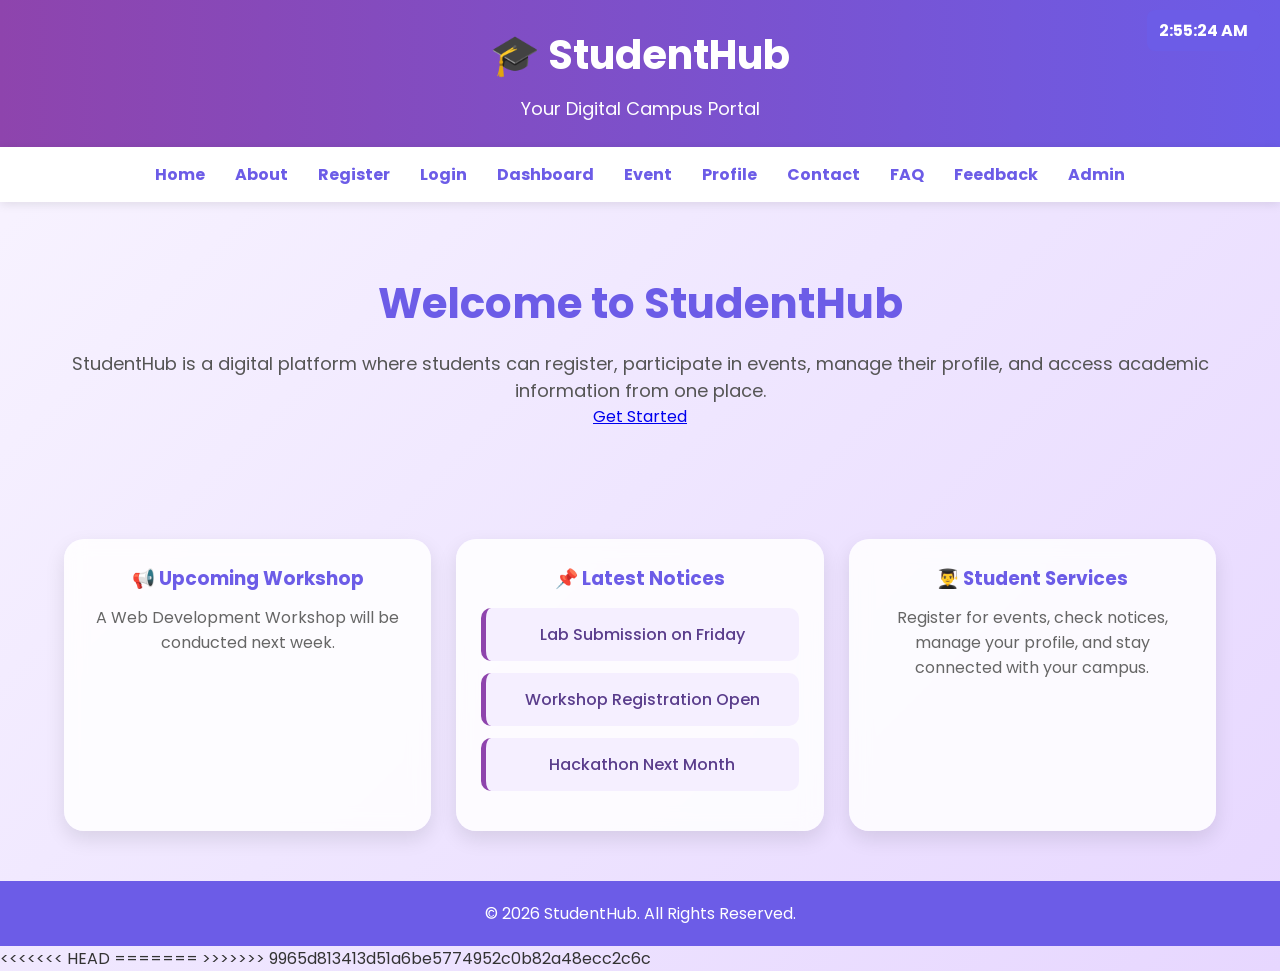
==== commit e90f13ab: "Update StudentHub project" ====
--- a/index.html
+++ b/index.html
@@ -1,474 +1,80 @@
-```html
 <!DOCTYPE html>
 <html lang="en">
-
 <head>
     <meta charset="UTF-8">
     <meta name="viewport" content="width=device-width, initial-scale=1.0">
-
-    <title>StudentHub | Digital Campus</title>
+    <title>StudentHub</title>
 
     <link rel="stylesheet" href="css/style.css">
-
-    <!-- Google Font -->
-    <link rel="preconnect" href="https://fonts.googleapis.com">
-    <link rel="preconnect" href="https://fonts.gstatic.com" crossorigin>
-
-    <link
-        href="https://fonts.googleapis.com/css2?family=Inter:wght@400;500;600;700;800&display=swap"
-        rel="stylesheet"
-    >
 </head>
-
 <body>
 
-    <!-- Animated Background -->
-    <div class="background-shape shape-one"></div>
-    <div class="background-shape shape-two"></div>
-    <div class="background-shape shape-three"></div>
-
-
-    <!-- Header -->
-    <header class="modern-header">
-
-        <div class="logo-area">
-            <div class="logo-icon">🎓</div>
-
-            <div>
-                <h1>StudentHub</h1>
-                <span>Digital Campus Portal</span>
-            </div>
-        </div>
-
-        <div class="header-actions">
-            <a href="pages/login.html" class="login-btn">
-                Login
-            </a>
-
-            <a href="pages/register.html" class="register-btn">
-                Get Started
-            </a>
-        </div>
-
+    <header>
+        <h1>🎓 StudentHub</h1>
+        <p>Your Digital Campus Portal</p>
     </header>
 
-
-    <!-- Navigation -->
-    <nav class="modern-nav">
-
-        <a href="index.html" class="active">Home</a>
+    <nav>
+        <a href="#">Home</a>
         <a href="pages/about.html">About</a>
-        <a href="pages/event.html">Events</a>
+        <a href="pages/register.html">Register</a>
+        <a href="pages/login.html">Login</a>
         <a href="pages/dashboard.html">Dashboard</a>
+        <a href="pages/event.html">Event</a>
         <a href="pages/profile.html">Profile</a>
         <a href="pages/contact.html">Contact</a>
         <a href="pages/faq.html">FAQ</a>
-
+        <a href="pages/feedback.html">Feedback</a>
+        <a href="pages/admin.html">Admin</a>
     </nav>
 
+    <section class="hero">
+        <h2>Welcome to StudentHub</h2>
+        <p>
+            StudentHub is a digital platform where students can register,
+            participate in events, manage their profile, and access academic
+            information from one place.
+        </p>
 
-    <!-- Hero Section -->
-    <main>
+        <a href="pages/register.html" class="btn">Get Started</a>
+    </section>
 
-        <section class="modern-hero">
+    <section class="container">
 
-            <div class="hero-content">
-
-                <div class="hero-badge">
-                    🚀 Welcome to the Future of Campus
-                </div>
-
-                <h2>
-                    Everything Your
-                    <span>Campus Needs.</span>
-                    In One Place.
-                </h2>
-
-                <p>
-                    StudentHub brings students, events, notices,
-                    academic information and campus services together
-                    in one simple and powerful platform.
-                </p>
-
-                <div class="hero-buttons">
-
-                    <a href="pages/register.html" class="primary-btn">
-                        Get Started →
-                    </a>
-
-                    <a href="pages/about.html" class="secondary-btn">
-                        Explore StudentHub
-                    </a>
-
-                </div>
-
-                <div class="hero-users">
-
-                    <div class="user-icons">
-                        👨‍🎓 👩‍🎓 👨‍💻
-                    </div>
-
-                    <p>
-                        Built for students.
-                        Designed for campus life.
-                    </p>
-
-                </div>
-
-            </div>
-
-
-            <!-- Dashboard Preview -->
-            <div class="dashboard-preview">
-
-                <div class="preview-header">
-
-                    <div>
-                        <small>Student Dashboard</small>
-                        <h3>Good Morning! 👋</h3>
-                    </div>
-
-                    <div class="preview-avatar">
-                        👤
-                    </div>
-
-                </div>
-
-
-                <div class="preview-grid">
-
-                    <div class="preview-card purple">
-                        <span>📚</span>
-                        <strong>Courses</strong>
-                        <small>6 Subjects</small>
-                    </div>
-
-                    <div class="preview-card blue">
-                        <span>📅</span>
-                        <strong>Events</strong>
-                        <small>4 Upcoming</small>
-                    </div>
-
-                    <div class="preview-card green">
-                        <span>📊</span>
-                        <strong>Attendance</strong>
-                        <small>Active</small>
-                    </div>
-
-                    <div class="preview-card orange">
-                        <span>📢</span>
-                        <strong>Notices</strong>
-                        <small>3 New</small>
-                    </div>
-
-                </div>
-
-
-                <div class="preview-notice">
-
-                    <div class="notice-icon">
-                        📢
-                    </div>
-
-                    <div>
-                        <strong>Latest Notice</strong>
-                        <p>Web Development Workshop Registration Open</p>
-                    </div>
-
-                </div>
-
-            </div>
-
-        </section>
-
-
-        <!-- Statistics -->
-        <section class="stats-section">
-
-            <div class="stat-box">
-                <strong>10+</strong>
-                <span>Campus Services</span>
-            </div>
-
-            <div class="stat-box">
-                <strong>24/7</strong>
-                <span>Student Access</span>
-            </div>
-
-            <div class="stat-box">
-                <strong>100%</strong>
-                <span>Digital Platform</span>
-            </div>
-
-            <div class="stat-box">
-                <strong>1</strong>
-                <span>Unified Portal</span>
-            </div>
-
-        </section>
-
-
-        <!-- Features -->
-        <section class="features-section">
-
-            <div class="section-heading">
-
-                <span>POWERFUL FEATURES</span>
-
-                <h2>
-                    Everything you need,
-                    <span>right at your fingertips.</span>
-                </h2>
-
-                <p>
-                    StudentHub simplifies everyday campus activities
-                    and keeps everything organized in one place.
-                </p>
-
-            </div>
-
-
-            <div class="feature-grid">
-
-                <div class="modern-card">
-
-                    <div class="feature-icon purple-icon">
-                        👤
-                    </div>
-
-                    <h3>Student Profile</h3>
-
-                    <p>
-                        Manage your personal information,
-                        academic details and profile.
-                    </p>
-
-                    <a href="pages/profile.html">
-                        Explore →
-                    </a>
-
-                </div>
-
-
-                <div class="modern-card">
-
-                    <div class="feature-icon blue-icon">
-                        📅
-                    </div>
-
-                    <h3>Campus Events</h3>
-
-                    <p>
-                        Discover workshops, hackathons,
-                        seminars and college activities.
-                    </p>
-
-                    <a href="pages/event.html">
-                        View Events →
-                    </a>
-
-                </div>
-
-
-                <div class="modern-card">
-
-                    <div class="feature-icon orange-icon">
-                        📢
-                    </div>
-
-                    <h3>Latest Notices</h3>
-
-                    <p>
-                        Stay updated with important announcements
-                        and college notifications.
-                    </p>
-
-                    <a href="pages/dashboard.html">
-                        View Notices →
-                    </a>
-
-                </div>
-
-
-                <div class="modern-card">
-
-                    <div class="feature-icon green-icon">
-                        📊
-                    </div>
-
-                    <h3>Academic Dashboard</h3>
-
-                    <p>
-                        Access courses, attendance,
-                        results and academic information.
-                    </p>
-
-                    <a href="pages/dashboard.html">
-                        Open Dashboard →
-                    </a>
-
-                </div>
-
-            </div>
-
-        </section>
-
-
-        <!-- Notice Section -->
-        <section class="notice-section">
-
-            <div class="notice-content">
-
-                <span>LATEST UPDATES</span>
-
-                <h2>
-                    Stay connected with
-                    <span>your campus.</span>
-                </h2>
-
-                <p>
-                    Never miss important college announcements,
-                    events or academic updates.
-                </p>
-
-                <a href="pages/dashboard.html" class="primary-btn">
-                    View All Notices →
-                </a>
-
-            </div>
-
-
-            <div class="notice-list-modern">
-
-                <div class="notice-item">
-
-                    <div class="notice-number">
-                        01
-                    </div>
-
-                    <div>
-                        <h3>Web Development Workshop</h3>
-                        <p>
-                            Registration is now open for students.
-                        </p>
-                    </div>
-
-                    <span class="new-badge">
-                        NEW
-                    </span>
-
-                </div>
-
-
-                <div class="notice-item">
-
-                    <div class="notice-number">
-                        02
-                    </div>
-
-                    <div>
-                        <h3>Lab Submission</h3>
-                        <p>
-                            Lab submissions are due on Friday.
-                        </p>
-                    </div>
-
-                </div>
-
-
-                <div class="notice-item">
-
-                    <div class="notice-number">
-                        03
-                    </div>
-
-                    <div>
-                        <h3>Hackathon 2026</h3>
-                        <p>
-                            Get ready for the upcoming campus hackathon.
-                        </p>
-                    </div>
-
-                </div>
-
-            </div>
-
-        </section>
-
-
-        <!-- Call To Action -->
-        <section class="cta-section">
-
-            <div>
-
-                <span>READY TO GET STARTED?</span>
-
-                <h2>
-                    Your campus.
-                    Your experience.
-                    <strong>One platform.</strong>
-                </h2>
-
-                <p>
-                    Join StudentHub and make your campus life simpler.
-                </p>
-
-            </div>
-
-            <a href="pages/register.html" class="cta-button">
-                Create Your Account →
-            </a>
-
-        </section>
-
-    </main>
-
-
-    <!-- Footer -->
-    <footer class="modern-footer">
-
-        <div class="footer-logo">
-
-            <h2>🎓 StudentHub</h2>
-
+        <div class="card">
+            <h3>📢 Upcoming Workshop</h3>
             <p>
-                Your Digital Campus Portal
+                A Web Development Workshop will be conducted next week.
             </p>
-
         </div>
 
+        <div class="card">
+    <h3>📌 Latest Notices</h3>
 
-        <div class="footer-links">
+    <ul class="notice-list">
+        <li>Lab Submission on Friday</li>
+        <li>Workshop Registration Open</li>
+        <li>Hackathon Next Month</li>
+    </ul>
+</div>
 
-            <a href="pages/about.html">About</a>
-            <a href="pages/event.html">Events</a>
-            <a href="pages/contact.html">Contact</a>
-            <a href="pages/faq.html">FAQ</a>
-
+        <div class="card">
+            <h3>👨‍🎓 Student Services</h3>
+            <p>
+                Register for events, check notices, manage your profile,
+                and stay connected with your campus.
+            </p>
         </div>
 
+    </section>
 
-        <div class="footer-bottom">
+    <footer>
+        <p>© 2026 StudentHub. All Rights Reserved.</p>
+    </footer>
+<<<<<<< HEAD
+    <script src="js/script.js"></script>
+=======
 
-            <p>
-                © 2026 StudentHub. All Rights Reserved.
-            </p>
-
-            <p>
-                Built for students ❤️
-            </p>
-
-        </div>
-
-    </footer>
-
-
-    <!-- JavaScript -->
-    <script src="js/script.js"></script>
-
+>>>>>>> 9965d813413d51a6be5774952c0b82a48ecc2c6c
 </body>
-
-</html>
-```
-
-
+</html>
--- a/css/style.css
+++ b/css/style.css
@@ -258,1294 +258,3 @@
     background: #ede0ff;
     transform: translateX(8px);
 }
-/* ===========================
-   StudentHub Animations
-=========================== */
-
-/* Header Animation */
-header h1 {
-    animation: fadeDown 1s ease;
-}
-
-header p {
-    animation: fadeUp 1.2s ease;
-}
-
-/* Hero Animation */
-.hero {
-    animation: heroAppear 1s ease;
-}
-
-.hero h2 {
-    animation: fadeUp 1s ease;
-}
-
-.hero p {
-    animation: fadeUp 1.3s ease;
-}
-
-/* Button Animation */
-.hero .btn {
-    animation: buttonAppear 1.5s ease;
-    transition: transform 0.3s ease, box-shadow 0.3s ease;
-}
-
-.hero .btn:hover {
-    transform: translateY(-4px) scale(1.05);
-    box-shadow: 0 8px 20px rgba(108, 92, 231, 0.35);
-}
-
-/* Card Animation */
-.card {
-    animation: cardAppear 0.8s ease both;
-}
-
-/* Different animation delays */
-.card:nth-child(1) {
-    animation-delay: 0.2s;
-}
-
-.card:nth-child(2) {
-    animation-delay: 0.4s;
-}
-
-.card:nth-child(3) {
-    animation-delay: 0.6s;
-}
-
-.card:nth-child(4) {
-    animation-delay: 0.8s;
-}
-
-/* Card Hover */
-.card:hover {
-    transform: translateY(-10px) scale(1.02);
-}
-
-/* Notice Animation */
-.notice-list li {
-    transition: transform 0.3s ease, background 0.3s ease;
-}
-
-.notice-list li:hover {
-    transform: translateX(8px);
-}
-
-/* ===========================
-   Keyframes
-=========================== */
-
-@keyframes fadeDown {
-    from {
-        opacity: 0;
-        transform: translateY(-30px);
-    }
-
-    to {
-        opacity: 1;
-        transform: translateY(0);
-    }
-}
-
-@keyframes fadeUp {
-    from {
-        opacity: 0;
-        transform: translateY(30px);
-    }
-
-    to {
-        opacity: 1;
-        transform: translateY(0);
-    }
-}
-
-@keyframes heroAppear {
-    from {
-        opacity: 0;
-        transform: scale(0.96);
-    }
-
-    to {
-        opacity: 1;
-        transform: scale(1);
-    }
-}
-
-@keyframes cardAppear {
-    from {
-        opacity: 0;
-        transform: translateY(40px);
-    }
-
-    to {
-        opacity: 1;
-        transform: translateY(0);
-    }
-}
-
-@keyframes buttonAppear {
-    from {
-        opacity: 0;
-        transform: scale(0.8);
-    }
-
-    to {
-        opacity: 1;
-        transform: scale(1);
-    }
-}/* ===========================
-   Animated Background
-=========================== */
-
-body {
-    position: relative;
-    overflow-x: hidden;
-    background: linear-gradient(135deg, #f9f5ff, #efe6ff, #e7d7ff);
-}
-
-/* Animated background shapes */
-body::before,
-body::after {
-    content: "";
-    position: fixed;
-    width: 350px;
-    height: 350px;
-    border-radius: 50%;
-    z-index: -1;
-    pointer-events: none;
-    filter: blur(70px);
-    opacity: 0.45;
-}
-
-/* Purple glow */
-body::before {
-    background: #8e44ad;
-    top: 80px;
-    left: -120px;
-    animation: moveGlow 10s ease-in-out infinite alternate;
-}
-
-/* Violet glow */
-body::after {
-    background: #6c5ce7;
-    right: -120px;
-    bottom: 50px;
-    animation: moveGlow2 12s ease-in-out infinite alternate;
-}
-
-/* First Glow Animation */
-@keyframes moveGlow {
-    0% {
-        transform: translate(0, 0) scale(1);
-    }
-
-    50% {
-        transform: translate(180px, 120px) scale(1.2);
-    }
-
-    100% {
-        transform: translate(50px, 300px) scale(0.9);
-    }
-}
-
-/* Second Glow Animation */
-@keyframes moveGlow2 {
-    0% {
-        transform: translate(0, 0) scale(1);
-    }
-
-    50% {
-        transform: translate(-180px, -120px) scale(1.25);
-    }
-
-    100% {
-        transform: translate(-50px, -250px) scale(0.9);
-    }
-}
-
-/* =========================================
-   STUDENTHUB MODERN HOME PAGE
-========================================= */
-
-/* Modern Font */
-body {
-    font-family: 'Inter', 'Poppins', sans-serif;
-    background: linear-gradient(135deg, #f9f5ff, #efe6ff, #e7d7ff);
-    color: #25233a;
-    overflow-x: hidden;
-}
-
-
-/* =========================================
-   ANIMATED BACKGROUND
-========================================= */
-
-.background-shape {
-    position: fixed;
-    width: 350px;
-    height: 350px;
-    border-radius: 50%;
-    filter: blur(80px);
-    opacity: 0.35;
-    z-index: -1;
-    pointer-events: none;
-}
-
-.shape-one {
-    background: #8e44ad;
-    top: 80px;
-    left: -150px;
-    animation: floatingOne 12s ease-in-out infinite alternate;
-}
-
-.shape-two {
-    background: #6c5ce7;
-    right: -150px;
-    top: 300px;
-    animation: floatingTwo 14s ease-in-out infinite alternate;
-}
-
-.shape-three {
-    background: #b084f5;
-    bottom: -150px;
-    left: 35%;
-    animation: floatingThree 16s ease-in-out infinite alternate;
-}
-
-@keyframes floatingOne {
-
-    0% {
-        transform: translate(0, 0) scale(1);
-    }
-
-    100% {
-        transform: translate(200px, 180px) scale(1.3);
-    }
-}
-
-@keyframes floatingTwo {
-
-    0% {
-        transform: translate(0, 0) scale(1);
-    }
-
-    100% {
-        transform: translate(-200px, 150px) scale(1.25);
-    }
-}
-
-@keyframes floatingThree {
-
-    0% {
-        transform: translate(0, 0);
-    }
-
-    100% {
-        transform: translate(150px, -180px);
-    }
-}
-
-
-/* =========================================
-   MODERN HEADER
-========================================= */
-
-.modern-header {
-    width: 92%;
-    max-width: 1400px;
-    margin: 20px auto 0;
-    padding: 18px 25px;
-
-    background: rgba(255, 255, 255, 0.75);
-    backdrop-filter: blur(15px);
-
-    border: 1px solid rgba(255, 255, 255, 0.8);
-    border-radius: 18px;
-
-    display: flex;
-    justify-content: space-between;
-    align-items: center;
-
-    box-shadow: 0 10px 35px rgba(80, 50, 120, 0.12);
-
-    animation: headerAppear 0.8s ease;
-}
-
-.logo-area {
-    display: flex;
-    align-items: center;
-    gap: 12px;
-}
-
-.logo-icon {
-    width: 48px;
-    height: 48px;
-
-    display: flex;
-    align-items: center;
-    justify-content: center;
-
-    background: linear-gradient(135deg, #8e44ad, #6c5ce7);
-
-    border-radius: 14px;
-
-    font-size: 25px;
-
-    box-shadow: 0 8px 20px rgba(108, 92, 231, 0.25);
-}
-
-.logo-area h1 {
-    color: #6c5ce7;
-    font-size: 24px;
-    margin: 0;
-}
-
-.logo-area span {
-    font-size: 11px;
-    color: #777;
-}
-
-
-.header-actions {
-    display: flex;
-    gap: 12px;
-    align-items: center;
-}
-
-.login-btn,
-.register-btn {
-    text-decoration: none;
-    padding: 10px 18px;
-    border-radius: 9px;
-    font-weight: 600;
-    transition: 0.3s;
-}
-
-.login-btn {
-    color: #6c5ce7;
-}
-
-.login-btn:hover {
-    background: #f0eaff;
-}
-
-.register-btn {
-    background: #6c5ce7;
-    color: white;
-}
-
-.register-btn:hover {
-    background: #8e44ad;
-    transform: translateY(-2px);
-}
-
-
-/* =========================================
-   MODERN NAVIGATION
-========================================= */
-
-.modern-nav {
-    width: fit-content;
-    margin: 15px auto;
-
-    padding: 10px 20px;
-
-    display: flex;
-    gap: 28px;
-
-    background: rgba(255, 255, 255, 0.65);
-    backdrop-filter: blur(12px);
-
-    border-radius: 14px;
-
-    box-shadow: 0 5px 20px rgba(80, 50, 120, 0.08);
-}
-
-.modern-nav a {
-    text-decoration: none;
-    color: #555;
-    font-size: 14px;
-    font-weight: 600;
-
-    transition: 0.3s;
-}
-
-.modern-nav a:hover,
-.modern-nav a.active {
-    color: #6c5ce7;
-}
-
-
-/* =========================================
-   HERO
-========================================= */
-
-.modern-hero {
-    width: 92%;
-    max-width: 1400px;
-
-    margin: 70px auto;
-
-    display: grid;
-    grid-template-columns: 1.05fr 0.95fr;
-
-    gap: 70px;
-    align-items: center;
-}
-
-.hero-content {
-    animation: heroLeft 1s ease;
-}
-
-.hero-badge {
-    display: inline-block;
-
-    padding: 8px 14px;
-
-    border-radius: 30px;
-
-    background: rgba(108, 92, 231, 0.1);
-    color: #6c5ce7;
-
-    font-size: 13px;
-    font-weight: 600;
-
-    margin-bottom: 20px;
-}
-
-.hero-content h2 {
-    font-size: clamp(42px, 5vw, 72px);
-
-    line-height: 1.05;
-
-    letter-spacing: -2px;
-
-    margin-bottom: 25px;
-
-    color: #27243b;
-}
-
-.hero-content h2 span {
-    color: #6c5ce7;
-}
-
-.hero-content > p {
-    max-width: 650px;
-
-    color: #68657a;
-
-    font-size: 17px;
-
-    line-height: 1.8;
-
-    margin-bottom: 30px;
-}
-
-.hero-buttons {
-    display: flex;
-    gap: 15px;
-    flex-wrap: wrap;
-}
-
-.primary-btn,
-.secondary-btn {
-    text-decoration: none;
-
-    padding: 14px 23px;
-
-    border-radius: 10px;
-
-    font-weight: 700;
-
-    transition: 0.3s;
-}
-
-.primary-btn {
-    background: #6c5ce7;
-    color: white;
-
-    box-shadow: 0 10px 25px rgba(108, 92, 231, 0.25);
-}
-
-.primary-btn:hover {
-    background: #8e44ad;
-    transform: translateY(-4px);
-}
-
-.secondary-btn {
-    background: rgba(255, 255, 255, 0.75);
-    color: #6c5ce7;
-
-    border: 1px solid #e1d9ff;
-}
-
-.secondary-btn:hover {
-    transform: translateY(-4px);
-    background: white;
-}
-
-.hero-users {
-    display: flex;
-    align-items: center;
-
-    gap: 12px;
-
-    margin-top: 30px;
-}
-
-.user-icons {
-    font-size: 22px;
-}
-
-.hero-users p {
-    color: #777;
-    font-size: 13px;
-}
-
-
-/* =========================================
-   DASHBOARD PREVIEW
-========================================= */
-
-.dashboard-preview {
-    padding: 25px;
-
-    background: rgba(255, 255, 255, 0.78);
-
-    backdrop-filter: blur(20px);
-
-    border-radius: 25px;
-
-    border: 1px solid rgba(255, 255, 255, 0.9);
-
-    box-shadow: 0 25px 60px rgba(70, 45, 120, 0.18);
-
-    animation: previewAppear 1s ease;
-
-    transform: rotate(1deg);
-
-    transition: 0.5s;
-}
-
-.dashboard-preview:hover {
-    transform: rotate(0deg) translateY(-8px);
-}
-
-.preview-header {
-    display: flex;
-    justify-content: space-between;
-    align-items: center;
-
-    margin-bottom: 22px;
-}
-
-.preview-header small {
-    color: #888;
-}
-
-.preview-header h3 {
-    margin-top: 4px;
-    color: #29263d;
-}
-
-.preview-avatar {
-    width: 45px;
-    height: 45px;
-
-    display: flex;
-    justify-content: center;
-    align-items: center;
-
-    background: #eeeaff;
-
-    border-radius: 50%;
-}
-
-.preview-grid {
-    display: grid;
-
-    grid-template-columns: repeat(2, 1fr);
-
-    gap: 14px;
-}
-
-.preview-card {
-    padding: 20px;
-
-    border-radius: 15px;
-
-    display: flex;
-    flex-direction: column;
-
-    gap: 5px;
-}
-
-.preview-card span {
-    font-size: 24px;
-}
-
-.preview-card strong {
-    font-size: 15px;
-}
-
-.preview-card small {
-    color: #777;
-}
-
-.preview-card.purple {
-    background: #eeeaff;
-}
-
-.preview-card.blue {
-    background: #e8f2ff;
-}
-
-.preview-card.green {
-    background: #e8faef;
-}
-
-.preview-card.orange {
-    background: #fff1df;
-}
-
-.preview-notice {
-    display: flex;
-    align-items: center;
-
-    gap: 12px;
-
-    margin-top: 18px;
-
-    padding: 15px;
-
-    border-radius: 14px;
-
-    background: #faf9ff;
-}
-
-.notice-icon {
-    width: 42px;
-    height: 42px;
-
-    display: flex;
-    align-items: center;
-    justify-content: center;
-
-    background: #eeeaff;
-
-    border-radius: 10px;
-}
-
-.preview-notice strong {
-    font-size: 13px;
-}
-
-.preview-notice p {
-    font-size: 12px;
-    color: #777;
-}
-
-
-/* =========================================
-   STATISTICS
-========================================= */
-
-.stats-section {
-    width: 90%;
-    max-width: 1200px;
-
-    margin: 80px auto;
-
-    display: grid;
-
-    grid-template-columns: repeat(4, 1fr);
-
-    background: rgba(255, 255, 255, 0.7);
-
-    backdrop-filter: blur(15px);
-
-    border-radius: 20px;
-
-    padding: 25px;
-
-    box-shadow: 0 15px 35px rgba(70, 45, 120, 0.1);
-}
-
-.stat-box {
-    text-align: center;
-
-    padding: 15px;
-
-    border-right: 1px solid #e7e1f4;
-}
-
-.stat-box:last-child {
-    border-right: none;
-}
-
-.stat-box strong {
-    display: block;
-
-    font-size: 30px;
-
-    color: #6c5ce7;
-}
-
-.stat-box span {
-    color: #777;
-    font-size: 13px;
-}
-
-
-/* =========================================
-   FEATURES
-========================================= */
-
-.features-section {
-    width: 90%;
-    max-width: 1200px;
-
-    margin: 100px auto;
-}
-
-.section-heading {
-    text-align: center;
-
-    max-width: 700px;
-
-    margin: auto auto 45px;
-}
-
-.section-heading > span {
-    color: #8e44ad;
-
-    font-size: 12px;
-
-    font-weight: 800;
-
-    letter-spacing: 2px;
-}
-
-.section-heading h2 {
-    font-size: 40px;
-
-    margin: 12px 0;
-}
-
-.section-heading h2 span {
-    color: #6c5ce7;
-}
-
-.section-heading p {
-    color: #777;
-}
-
-.feature-grid {
-    display: grid;
-
-    grid-template-columns: repeat(4, 1fr);
-
-    gap: 20px;
-}
-
-.modern-card {
-    padding: 25px;
-
-    background: rgba(255, 255, 255, 0.75);
-
-    backdrop-filter: blur(15px);
-
-    border: 1px solid rgba(255, 255, 255, 0.9);
-
-    border-radius: 20px;
-
-    box-shadow: 0 10px 30px rgba(70, 45, 120, 0.08);
-
-    transition: 0.4s;
-}
-
-.modern-card:hover {
-    transform: translateY(-10px);
-
-    box-shadow: 0 20px 40px rgba(108, 92, 231, 0.15);
-}
-
-.feature-icon {
-    width: 52px;
-    height: 52px;
-
-    display: flex;
-    align-items: center;
-    justify-content: center;
-
-    border-radius: 14px;
-
-    font-size: 25px;
-
-    margin-bottom: 20px;
-}
-
-.purple-icon {
-    background: #eeeaff;
-}
-
-.blue-icon {
-    background: #e8f2ff;
-}
-
-.orange-icon {
-    background: #fff1df;
-}
-
-.green-icon {
-    background: #e8faef;
-}
-
-.modern-card h3 {
-    margin-bottom: 10px;
-}
-
-.modern-card p {
-    color: #777;
-
-    font-size: 14px;
-
-    line-height: 1.7;
-
-    margin-bottom: 20px;
-}
-
-.modern-card a {
-    text-decoration: none;
-
-    color: #6c5ce7;
-
-    font-size: 13px;
-
-    font-weight: 700;
-}
-
-
-/* =========================================
-   NOTICE SECTION
-========================================= */
-
-.notice-section {
-    width: 90%;
-    max-width: 1200px;
-
-    margin: 100px auto;
-
-    display: grid;
-
-    grid-template-columns: 0.8fr 1.2fr;
-
-    gap: 60px;
-
-    align-items: center;
-}
-
-.notice-content > span {
-    color: #8e44ad;
-
-    font-size: 12px;
-
-    font-weight: 800;
-
-    letter-spacing: 2px;
-}
-
-.notice-content h2 {
-    font-size: 40px;
-
-    line-height: 1.2;
-
-    margin: 15px 0;
-}
-
-.notice-content h2 span {
-    color: #6c5ce7;
-}
-
-.notice-content p {
-    color: #777;
-
-    margin-bottom: 25px;
-}
-
-.notice-list-modern {
-    display: flex;
-
-    flex-direction: column;
-
-    gap: 15px;
-}
-
-.notice-item {
-    display: flex;
-
-    align-items: center;
-
-    gap: 18px;
-
-    padding: 20px;
-
-    background: rgba(255, 255, 255, 0.8);
-
-    border-radius: 16px;
-
-    box-shadow: 0 8px 25px rgba(70, 45, 120, 0.08);
-
-    transition: 0.3s;
-}
-
-.notice-item:hover {
-    transform: translateX(8px);
-}
-
-.notice-number {
-    color: #6c5ce7;
-
-    font-weight: 800;
-
-    font-size: 14px;
-}
-
-.notice-item h3 {
-    font-size: 15px;
-}
-
-.notice-item p {
-    color: #777;
-
-    font-size: 12px;
-
-    margin-top: 4px;
-}
-
-.new-badge {
-    margin-left: auto;
-
-    padding: 5px 9px;
-
-    background: #e8faef;
-
-    color: #249653;
-
-    border-radius: 20px;
-
-    font-size: 10px;
-
-    font-weight: 800;
-}
-
-
-/* =========================================
-   CTA
-========================================= */
-
-.cta-section {
-    width: 90%;
-    max-width: 1200px;
-
-    margin: 100px auto;
-
-    padding: 50px;
-
-    border-radius: 25px;
-
-    background: linear-gradient(135deg, #6c5ce7, #8e44ad);
-
-    color: white;
-
-    display: flex;
-
-    justify-content: space-between;
-
-    align-items: center;
-
-    gap: 30px;
-
-    box-shadow: 0 20px 50px rgba(108, 92, 231, 0.25);
-}
-
-.cta-section span {
-    font-size: 11px;
-
-    letter-spacing: 2px;
-
-    opacity: 0.8;
-}
-
-.cta-section h2 {
-    font-size: 35px;
-
-    line-height: 1.2;
-
-    margin: 10px 0;
-}
-
-.cta-section p {
-    opacity: 0.85;
-}
-
-.cta-button {
-    white-space: nowrap;
-
-    text-decoration: none;
-
-    padding: 14px 22px;
-
-    background: white;
-
-    color: #6c5ce7;
-
-    border-radius: 10px;
-
-    font-weight: 700;
-
-    transition: 0.3s;
-}
-
-.cta-button:hover {
-    transform: translateY(-4px);
-
-    box-shadow: 0 10px 25px rgba(0, 0, 0, 0.15);
-}
-
-
-/* =========================================
-   FOOTER
-========================================= */
-
-.modern-footer {
-    margin-top: 100px;
-
-    padding: 50px 7% 25px;
-
-    background: #27233d;
-
-    color: white;
-}
-
-.footer-logo h2 {
-    color: white;
-
-    margin-bottom: 5px;
-}
-
-.footer-logo p {
-    color: #aaa;
-
-    font-size: 13px;
-}
-
-.footer-links {
-    display: flex;
-
-    gap: 25px;
-
-    margin: 30px 0;
-}
-
-.footer-links a {
-    color: #ccc;
-
-    text-decoration: none;
-
-    font-size: 13px;
-
-    transition: 0.3s;
-}
-
-.footer-links a:hover {
-    color: white;
-}
-
-.footer-bottom {
-    border-top: 1px solid rgba(255, 255, 255, 0.1);
-
-    padding-top: 20px;
-
-    display: flex;
-
-    justify-content: space-between;
-
-    color: #999;
-
-    font-size: 12px;
-}
-
-
-/* =========================================
-   ANIMATIONS
-========================================= */
-
-@keyframes headerAppear {
-
-    from {
-        opacity: 0;
-        transform: translateY(-20px);
-    }
-
-    to {
-        opacity: 1;
-        transform: translateY(0);
-    }
-
-}
-
-@keyframes heroLeft {
-
-    from {
-        opacity: 0;
-        transform: translateX(-40px);
-    }
-
-    to {
-        opacity: 1;
-        transform: translateX(0);
-    }
-
-}
-
-@keyframes previewAppear {
-
-    from {
-        opacity: 0;
-        transform: translateX(40px) rotate(4deg);
-    }
-
-    to {
-        opacity: 1;
-        transform: translateX(0) rotate(1deg);
-    }
-
-}
-
-
-/* =========================================
-   RESPONSIVE DESIGN
-========================================= */
-
-@media (max-width: 1000px) {
-
-    .modern-hero {
-        grid-template-columns: 1fr;
-
-        gap: 40px;
-    }
-
-    .hero-content {
-        text-align: center;
-    }
-
-    .hero-buttons,
-    .hero-users {
-        justify-content: center;
-    }
-
-    .feature-grid {
-        grid-template-columns: repeat(2, 1fr);
-    }
-
-    .stats-section {
-        grid-template-columns: repeat(2, 1fr);
-    }
-
-    .stat-box:nth-child(2) {
-        border-right: none;
-    }
-
-    .notice-section {
-        grid-template-columns: 1fr;
-    }
-
-}
-
-
-@media (max-width: 700px) {
-
-    .modern-header {
-        width: 94%;
-    }
-
-    .header-actions {
-        display: none;
-    }
-
-    .modern-nav {
-        width: 94%;
-
-        justify-content: center;
-
-        flex-wrap: wrap;
-
-        gap: 15px;
-    }
-
-    .hero-content h2 {
-        font-size: 42px;
-    }
-
-    .dashboard-preview {
-        transform: none;
-    }
-
-    .feature-grid {
-        grid-template-columns: 1fr;
-    }
-
-    .stats-section {
-        grid-template-columns: 1fr;
-    }
-
-    .stat-box {
-        border-right: none;
-
-        border-bottom: 1px solid #e7e1f4;
-    }
-
-    .stat-box:last-child {
-        border-bottom: none;
-    }
-
-    .cta-section {
-        flex-direction: column;
-
-        text-align: center;
-
-        padding: 35px 25px;
-    }
-
-    .cta-section h2 {
-        font-size: 28px;
-    }
-
-    .footer-links {
-        flex-wrap: wrap;
-    }
-
-    .footer-bottom {
-        flex-direction: column;
-
-        gap: 10px;
-    }
-
-}
-/* JavaScript Scroll Animation */
-
-.scroll-animation {
-    opacity: 0;
-    transform: translateY(30px);
-    transition: opacity 0.7s ease, transform 0.7s ease;
-}
-
-.scroll-animation.show {
-    opacity: 1;
-    transform: translateY(0);
-}
-
-.button-click {
-    transform: scale(0.96) !important;
-}
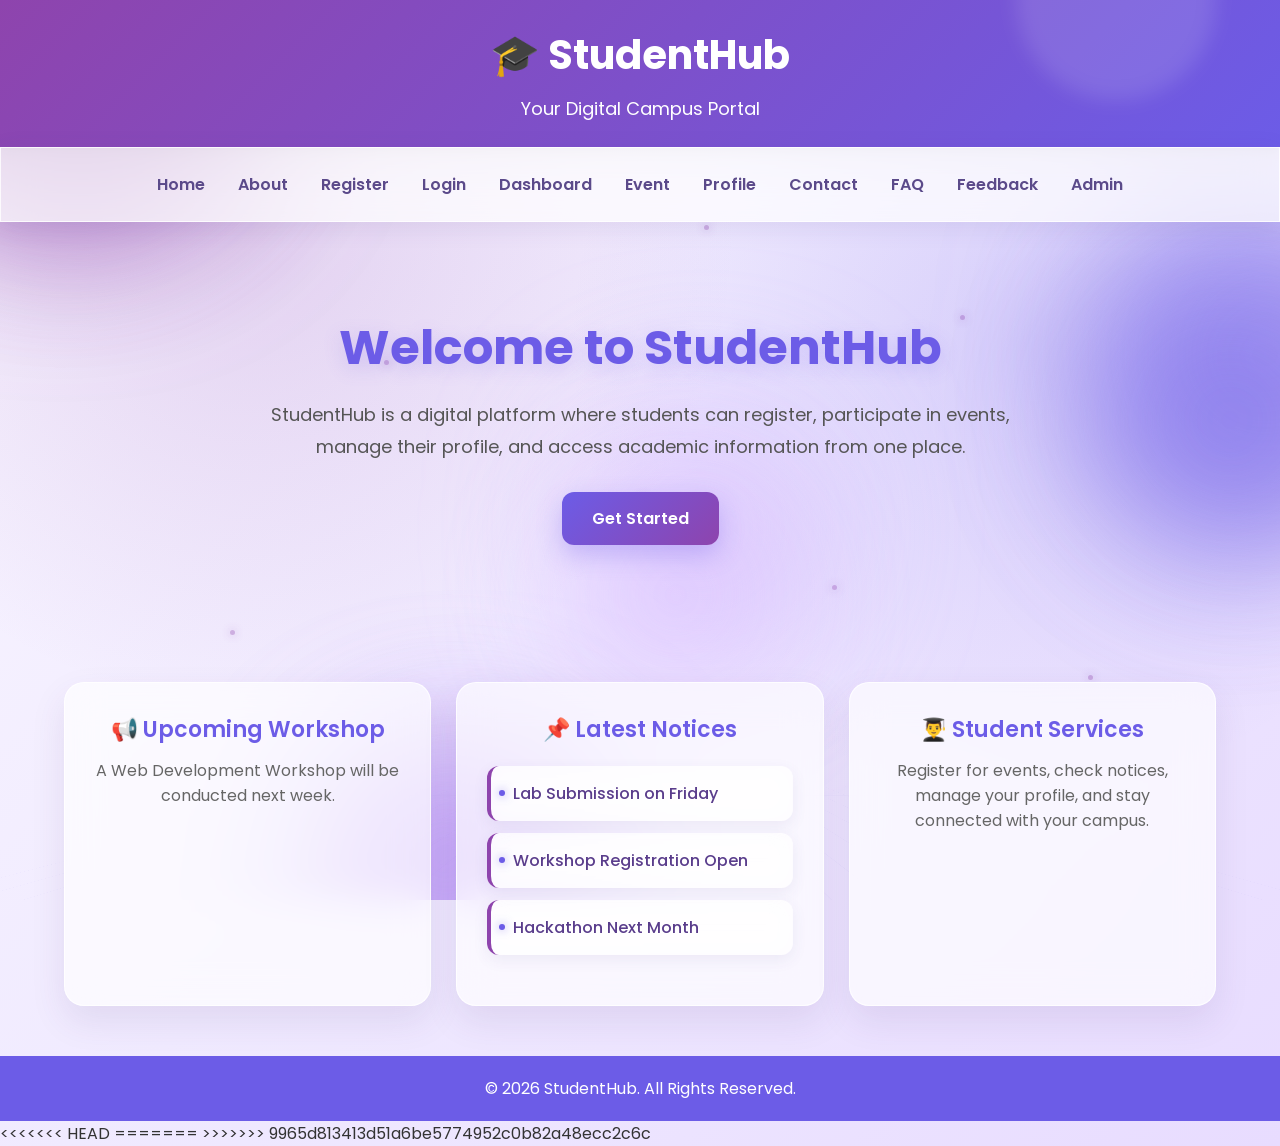
==== commit 0c30c187: "Add modern StudentHub animations" ====
--- a/index.html
+++ b/index.html
@@ -8,7 +8,39 @@
     <link rel="stylesheet" href="css/style.css">
 </head>
 <body>
+<!-- Animated Background -->
+<div class="animated-background">
+    <div class="background-circle circle-1"></div>
+    <div class="background-circle circle-2"></div>
+    <div class="background-circle circle-3"></div>
+    <div class="background-circle circle-4"></div>
+    <!-- Modern Animated Background -->
+<div class="modern-bg">
 
+    <div class="grid-background"></div>
+
+    <div class="glow-orb orb-1"></div>
+    <div class="glow-orb orb-2"></div>
+    <div class="glow-orb orb-3"></div>
+    <div class="glow-orb orb-4"></div>
+
+    <div class="particles">
+        <span></span>
+        <span></span>
+        <span></span>
+        <span></span>
+        <span></span>
+        <span></span>
+        <span></span>
+        <span></span>
+        <span></span>
+        <span></span>
+        <span></span>
+        <span></span>
+    </div>
+
+</div>
+</div>
     <header>
         <h1>🎓 StudentHub</h1>
         <p>Your Digital Campus Portal</p>
--- a/css/style.css
+++ b/css/style.css
@@ -10,7 +10,27 @@
 }
 
 body{
-    background:linear-gradient(135deg,#f9f5ff,#efe6ff,#e7d7ff);
+    position:relative;
+    overflow-x:hidden;
+
+    background:
+        radial-gradient(
+            circle at 15% 20%,
+            rgba(99,102,241,0.25),
+            transparent 35%
+        ),
+        radial-gradient(
+            circle at 85% 30%,
+            rgba(139,92,246,0.25),
+            transparent 35%
+        ),
+        linear-gradient(
+            135deg,
+            #eef2ff,
+            #e0e7ff,
+            #ede9fe
+        );
+
     color:#333;
     min-height:100vh;
 }
@@ -35,35 +55,94 @@
 
 /* Navigation */
 nav{
-    background:white;
+    position:relative;
+    z-index:10;
+
     display:flex;
     justify-content:center;
-    gap:30px;
-    padding:15px;
-    box-shadow:0 2px 10px rgba(0,0,0,0.1);
-}
-
+    align-items:center;
+
+    gap:25px;
+
+    padding:16px 20px;
+
+    background:rgba(255,255,255,0.75);
+
+    backdrop-filter:blur(18px);
+    -webkit-backdrop-filter:blur(18px);
+
+    border-bottom:
+        1px solid rgba(255,255,255,0.8);
+
+    box-shadow:
+        0 5px 25px rgba(80,60,140,0.10);
+}
 nav a{
+    position:relative;
+
     text-decoration:none;
+
+    color:#5b4a8a;
+
+    font-weight:600;
+
+    padding:8px 4px;
+
+    transition:
+        color 0.3s ease,
+        transform 0.3s ease;
+}
+nav a::after{
+    content:"";
+
+    position:absolute;
+
+    left:50%;
+    bottom:0;
+
+    width:0;
+    height:2px;
+
+    background:
+        linear-gradient(
+            90deg,
+            #6c5ce7,
+            #8e44ad
+        );
+
+    border-radius:10px;
+
+    transform:translateX(-50%);
+
+    transition:
+        width 0.3s ease;
+}
+
+nav a:hover::after{
+    width:100%;
+}
+nav a:hover{
     color:#6c5ce7;
-    font-weight:bold;
-    transition:.3s;
-}
-
-nav a:hover{
-    color:#8e44ad;
+
+    transform:translateY(-2px);
 }
 
 /* Hero Section */
 .hero{
+    position:relative;
     text-align:center;
-    padding:70px 20px;
+    padding:90px 20px;
+    z-index:2;
+    animation:heroFade 1s ease-out;
 }
 
 .hero h2{
     color:#6c5ce7;
-    font-size:42px;
+    font-size:48px;
     margin-bottom:15px;
+    font-weight:700;
+    text-shadow:0 5px 20px rgba(108,92,231,0.2);
+    animation:titleSlide 1s ease-out;
 }
 
 .hero p{
@@ -82,23 +161,85 @@
 
 /* Cards */
 .card{
-    background:rgba(255,255,255,0.85);
-    backdrop-filter:blur(10px);
+    position:relative;
+
+    background:rgba(255,255,255,0.70);
+
+    backdrop-filter:blur(18px);
+    -webkit-backdrop-filter:blur(18px);
+
+    border:1px solid rgba(255,255,255,0.8);
+
     border-radius:20px;
-    padding:25px;
+
+    padding:30px;
+
     text-align:center;
-    box-shadow:0 8px 20px rgba(0,0,0,0.1);
-    transition:0.4s;
-}
-
-.card:hover{
-    transform:translateY(-10px);
-    box-shadow:0 12px 25px rgba(108,92,231,0.3);
-}
-
+
+    box-shadow:
+        0 10px 30px rgba(80,60,140,0.12);
+
+    overflow:hidden;
+
+    transition:
+        transform 0.4s ease,
+        box-shadow 0.4s ease,
+        border-color 0.4s ease;
+}
+
+.card:hover {
+    transform: translateY(-12px) scale(1.03) !important;
+
+    box-shadow:
+        0 20px 45px rgba(108,92,231,0.25);
+}
+
+.card::before{
+    content:"";
+
+    position:absolute;
+
+    top:0;
+    left:-120%;
+
+    width:80%;
+    height:100%;
+
+    background:
+        linear-gradient(
+            90deg,
+            transparent,
+            rgba(255,255,255,0.45),
+            transparent
+        );
+
+    transform:skewX(-20deg);
+
+    transition:left 0.7s ease;
+
+    pointer-events:none;
+}
+
+.card:hover::before{
+    left:130%;
+}
 .card h3{
     color:#6c5ce7;
+
     margin-bottom:12px;
+
+    font-size:22px;
+
+    font-weight:600;
+
+    transition:
+        transform 0.3s ease,
+        color 0.3s ease;
+}
+.card:hover h3{
+    color:#8e44ad;
+
+    transform:translateY(-3px);
 }
 
 .card p{
@@ -236,25 +377,1383 @@
 /* ===========================
    Latest Notices
 =========================== */
+/* =========================================
+   MODERN NOTICE SECTION
+========================================= */
 
 .notice-list{
-    list-style: none;
-    padding: 0;
-    margin: 15px 0;
+    list-style:none;
+    padding:0;
+    margin:20px 0;
+    text-align:left;
 }
 
 .notice-list li{
-    background: #f5efff;
-    color: #5a3d8c;
-    margin: 12px 0;
-    padding: 14px;
+    position:relative;
+
+    background:rgba(255,255,255,0.65);
+
+    backdrop-filter:blur(12px);
+    -webkit-backdrop-filter:blur(12px);
+
+    color:#5a3d8c;
+
+    margin:12px 0;
+    padding:15px 18px 15px 22px;
+
+    border-radius:12px;
+
+    border-left:4px solid #8e44ad;
+
+    font-weight:500;
+
+    box-shadow:
+        0 5px 15px rgba(80,60,140,0.08);
+
+    overflow:hidden;
+
+    transition:
+        transform 0.3s ease,
+        box-shadow 0.3s ease,
+        background 0.3s ease;
+}
+
+
+/* Moving Shine */
+
+.notice-list li::before{
+    content:"";
+
+    position:absolute;
+
+    top:0;
+    left:-120%;
+
+    width:70%;
+    height:100%;
+
+    background:
+        linear-gradient(
+            90deg,
+            transparent,
+            rgba(255,255,255,0.5),
+            transparent
+        );
+
+    transform:skewX(-20deg);
+
+    transition:left 0.6s ease;
+}
+
+
+.notice-list li:hover::before{
+    left:130%;
+}
+
+
+/* Hover */
+
+.notice-list li:hover{
+    background:rgba(255,255,255,0.9);
+
+    transform:translateX(8px);
+
+    box-shadow:
+        0 10px 25px rgba(108,92,231,0.15);
+}
+
+
+/* Glowing Dot */
+
+.notice-list li::after{
+    content:"";
+
+    position:absolute;
+
+    left:8px;
+    top:50%;
+
+    width:6px;
+    height:6px;
+
+    background:#6c5ce7;
+
+    border-radius:50%;
+
+    transform:translateY(-50%);
+
+    box-shadow:
+        0 0 10px rgba(108,92,231,0.7);
+
+    animation:noticePulse 2s infinite;
+}
+
+
+/* Dot Animation */
+
+@keyframes noticePulse{
+
+    0%,100%{
+        transform:
+            translateY(-50%)
+            scale(1);
+
+        opacity:1;
+    }
+
+    50%{
+        transform:
+            translateY(-50%)
+            scale(1.6);
+
+        opacity:0.5;
+    }
+
+};
+
+/* =========================================
+   STUDENTHUB MODERN ANIMATED BACKGROUND
+========================================= */
+
+body {
+    position: relative;
+    overflow-x: hidden;
+    background: linear-gradient(
+        135deg,
+        #f9f5ff,
+        #efe6ff,
+        #e7d7ff
+    );
+}
+
+/* Background container */
+.animated-background {
+    position: fixed;
+    inset: 0;
+    overflow: hidden;
+    pointer-events: none;
+    z-index: -1;
+}
+
+/* Animated circles */
+.background-circle {
+    position: absolute;
+    border-radius: 50%;
+    filter: blur(70px);
+    opacity: 0.45;
+}
+
+/* Circle 1 */
+.circle-1 {
+    width: 350px;
+    height: 350px;
+    background: #8e44ad;
+
+    top: -120px;
+    left: -100px;
+
+    animation: moveCircle1 12s infinite alternate ease-in-out;
+}
+
+/* Circle 2 */
+.circle-2 {
+    width: 300px;
+    height: 300px;
+    background: #6c5ce7;
+
+    top: 30%;
+    right: -100px;
+
+    animation: moveCircle2 15s infinite alternate ease-in-out;
+}
+
+/* Circle 3 */
+.circle-3 {
+    width: 250px;
+    height: 250px;
+    background: #b084f5;
+
+    bottom: -80px;
+    left: 25%;
+
+    animation: moveCircle3 14s infinite alternate ease-in-out;
+}
+
+/* Circle 4 */
+.circle-4 {
+    width: 200px;
+    height: 200px;
+    background: #d7b8ff;
+
+    top: 55%;
+    left: 45%;
+
+    animation: moveCircle4 10s infinite alternate ease-in-out;
+}
+
+
+/* =========================================
+   BACKGROUND ANIMATIONS
+========================================= */
+
+@keyframes moveCircle1 {
+
+    0% {
+        transform: translate(0, 0) scale(1);
+    }
+
+    50% {
+        transform: translate(180px, 120px) scale(1.2);
+    }
+
+    100% {
+        transform: translate(350px, 250px) scale(0.9);
+    }
+}
+
+
+@keyframes moveCircle2 {
+
+    0% {
+        transform: translate(0, 0) scale(1);
+    }
+
+    50% {
+        transform: translate(-150px, 100px) scale(1.2);
+    }
+
+    100% {
+        transform: translate(-250px, -100px) scale(0.9);
+    }
+}
+
+
+@keyframes moveCircle3 {
+
+    0% {
+        transform: translate(0, 0) scale(1);
+    }
+
+    50% {
+        transform: translate(120px, -100px) scale(1.3);
+    }
+
+    100% {
+        transform: translate(-100px, -180px) scale(0.8);
+    }
+}
+
+
+@keyframes moveCircle4 {
+
+    0% {
+        transform: translate(0, 0);
+    }
+
+    50% {
+        transform: translate(-120px, 100px);
+    }
+
+    100% {
+        transform: translate(150px, -120px);
+    }
+}
+
+
+/* =========================================
+   MODERN CARD EFFECT
+========================================= */
+
+.card {
+    background: rgba(255, 255, 255, 0.75);
+    backdrop-filter: blur(15px);
+    -webkit-backdrop-filter: blur(15px);
+
+    border: 1px solid rgba(255, 255, 255, 0.8);
+
+    transition: all 0.4s ease;
+}
+
+
+.card:hover {
+    transform: translateY(-10px);
+
+    box-shadow:
+        0 20px 40px rgba(108, 92, 231, 0.20);
+}
+
+
+/* =========================================
+   MODERN HERO
+========================================= */
+
+.hero {
+    position: relative;
+    z-index: 1;
+}
+
+.hero h2 {
+    animation: heroText 1s ease;
+}
+
+.hero p {
+    animation: heroParagraph 1.3s ease;
+}
+
+
+/* Hero animation */
+
+@keyframes heroText {
+
+    from {
+        opacity: 0;
+        transform: translateY(30px);
+    }
+
+    to {
+        opacity: 1;
+        transform: translateY(0);
+    }
+}
+
+
+@keyframes heroParagraph {
+
+    from {
+        opacity: 0;
+        transform: translateY(20px);
+    }
+
+    to {
+        opacity: 1;
+        transform: translateY(0);
+    }
+}
+
+
+/* =========================================
+   MODERN BUTTON
+========================================= */
+
+.btn {
+    display: inline-block;
+
+    margin-top: 25px;
+
+    padding: 13px 25px;
+
+    background: linear-gradient(
+        135deg,
+        #6c5ce7,
+        #8e44ad
+    );
+
+    color: white;
+
+    text-decoration: none;
+
     border-radius: 10px;
-    border-left: 5px solid #8E44AD;
-    font-weight: 500;
-    transition: 0.3s;
-}
-
-.notice-list li:hover{
-    background: #ede0ff;
-    transform: translateX(8px);
-}
+
+    font-weight: 600;
+
+    box-shadow:
+        0 10px 25px rgba(108, 92, 231, 0.25);
+
+    transition: all 0.3s ease;
+}
+
+
+.btn:hover {
+    transform: translateY(-4px) scale(1.03);
+
+    box-shadow:
+        0 15px 30px rgba(108, 92, 231, 0.35);
+}
+
+
+/* =========================================
+   MODERN NAVIGATION
+========================================= */
+
+nav {
+    position: relative;
+    z-index: 10;
+
+    backdrop-filter: blur(15px);
+    -webkit-backdrop-filter: blur(15px);
+
+    background: rgba(255, 255, 255, 0.80);
+}
+
+
+/* =========================================
+   MODERN HEADER
+========================================= */
+
+header {
+    position: relative;
+    z-index: 10;
+
+    background:
+        linear-gradient(
+            135deg,
+            #8e44ad,
+            #6c5ce7
+        );
+
+    animation: headerAnimation 1s ease;
+}
+
+
+@keyframes headerAnimation {
+
+    from {
+        opacity: 0;
+        transform: translateY(-30px);
+    }
+
+    to {
+        opacity: 1;
+        transform: translateY(0);
+    }
+}
+
+
+/* =========================================
+   MOBILE
+========================================= */
+
+@media (max-width: 768px) {
+
+    .background-circle {
+        filter: blur(50px);
+    }
+
+    .circle-1 {
+        width: 220px;
+        height: 220px;
+    }
+
+    .circle-2 {
+        width: 200px;
+        height: 200px;
+    }
+
+    .circle-3 {
+        width: 180px;
+        height: 180px;
+    }
+
+    .circle-4 {
+        width: 150px;
+        height: 150px;
+    }
+
+}/* =====================================================
+   STUDENTHUB - ULTRA MODERN ANIMATED BACKGROUND
+===================================================== */
+
+body {
+    position: relative;
+    overflow-x: hidden;
+
+    background:
+        radial-gradient(
+            circle at 20% 20%,
+            rgba(142, 68, 173, 0.18),
+            transparent 35%
+        ),
+        radial-gradient(
+            circle at 80% 30%,
+            rgba(108, 92, 231, 0.18),
+            transparent 35%
+        ),
+        linear-gradient(
+            135deg,
+            #faf7ff,
+            #f0eaff,
+            #e8dcff
+        );
+}
+
+
+/* =====================================================
+   BACKGROUND CONTAINER
+===================================================== */
+
+.modern-bg {
+    position: fixed;
+    inset: 0;
+
+    overflow: hidden;
+
+    pointer-events: none;
+
+    z-index: -1;
+}
+
+
+/* =====================================================
+   ANIMATED GRID
+===================================================== */
+
+.grid-background {
+
+    position: absolute;
+
+    inset: -100px;
+
+    background-image:
+        linear-gradient(
+            rgba(108, 92, 231, 0.055) 1px,
+            transparent 1px
+        ),
+        linear-gradient(
+            90deg,
+            rgba(108, 92, 231, 0.055) 1px,
+            transparent 1px
+        );
+
+    background-size: 55px 55px;
+
+    transform: perspective(500px)
+               rotateX(60deg)
+               scale(1.5);
+
+    transform-origin: center bottom;
+
+    animation: gridMove 18s linear infinite;
+
+    opacity: 0.7;
+}
+
+
+@keyframes gridMove {
+
+    from {
+        background-position:
+            0 0,
+            0 0;
+    }
+
+    to {
+        background-position:
+            0 55px,
+            55px 0;
+    }
+
+}
+
+
+/* =====================================================
+   GLOWING ORBS
+===================================================== */
+
+.glow-orb {
+
+    position: absolute;
+
+    border-radius: 50%;
+
+    filter: blur(70px);
+
+    opacity: 0.45;
+
+    mix-blend-mode: multiply;
+}
+
+
+/* Orb 1 */
+
+.orb-1 {
+
+    width: 420px;
+    height: 420px;
+
+    background: #8e44ad;
+
+    top: -180px;
+    left: -150px;
+
+    animation:
+        orbOne 14s ease-in-out infinite alternate;
+}
+
+
+/* Orb 2 */
+
+.orb-2 {
+
+    width: 350px;
+    height: 350px;
+
+    background: #6c5ce7;
+
+    top: 20%;
+    right: -160px;
+
+    animation:
+        orbTwo 16s ease-in-out infinite alternate;
+}
+
+
+/* Orb 3 */
+
+.orb-3 {
+
+    width: 300px;
+    height: 300px;
+
+    background: #b084f5;
+
+    bottom: -150px;
+    left: 25%;
+
+    animation:
+        orbThree 18s ease-in-out infinite alternate;
+}
+
+
+/* Orb 4 */
+
+.orb-4 {
+
+    width: 250px;
+    height: 250px;
+
+    background: #d5b7ff;
+
+    top: 45%;
+    left: 45%;
+
+    animation:
+        orbFour 12s ease-in-out infinite alternate;
+}
+
+
+/* =====================================================
+   ORB ANIMATIONS
+===================================================== */
+
+@keyframes orbOne {
+
+    0% {
+        transform:
+            translate(0, 0)
+            scale(1);
+    }
+
+    50% {
+        transform:
+            translate(180px, 150px)
+            scale(1.3);
+    }
+
+    100% {
+        transform:
+            translate(350px, 280px)
+            scale(0.9);
+    }
+
+}
+
+
+@keyframes orbTwo {
+
+    0% {
+        transform:
+            translate(0, 0)
+            scale(1);
+    }
+
+    50% {
+        transform:
+            translate(-170px, 130px)
+            scale(1.25);
+    }
+
+    100% {
+        transform:
+            translate(-300px, -100px)
+            scale(0.85);
+    }
+
+}
+
+
+@keyframes orbThree {
+
+    0% {
+        transform:
+            translate(0, 0)
+            scale(1);
+    }
+
+    50% {
+        transform:
+            translate(150px, -130px)
+            scale(1.3);
+    }
+
+    100% {
+        transform:
+            translate(-120px, -220px)
+            scale(0.85);
+    }
+
+}
+
+
+@keyframes orbFour {
+
+    0% {
+        transform:
+            translate(0, 0)
+            scale(1);
+    }
+
+    50% {
+        transform:
+            translate(-130px, 100px)
+            scale(1.25);
+    }
+
+    100% {
+        transform:
+            translate(150px, -130px)
+            scale(0.8);
+    }
+
+}
+
+
+/* =====================================================
+   FLOATING PARTICLES
+===================================================== */
+
+.particles span {
+
+    position: absolute;
+
+    display: block;
+
+    width: 5px;
+    height: 5px;
+
+    border-radius: 50%;
+
+    background: #8e44ad;
+
+    opacity: 0.35;
+
+    box-shadow:
+        0 0 10px #8e44ad,
+        0 0 20px rgba(142, 68, 173, 0.4);
+
+    animation:
+        particleFloat 10s linear infinite;
+}
+
+
+/* Different positions */
+
+.particles span:nth-child(1) {
+    left: 8%;
+    top: 20%;
+    animation-delay: 0s;
+}
+
+.particles span:nth-child(2) {
+    left: 18%;
+    top: 70%;
+    animation-delay: 2s;
+}
+
+.particles span:nth-child(3) {
+    left: 30%;
+    top: 40%;
+    animation-delay: 4s;
+}
+
+.particles span:nth-child(4) {
+    left: 42%;
+    top: 80%;
+    animation-delay: 1s;
+}
+
+.particles span:nth-child(5) {
+    left: 55%;
+    top: 25%;
+    animation-delay: 3s;
+}
+
+.particles span:nth-child(6) {
+    left: 65%;
+    top: 65%;
+    animation-delay: 5s;
+}
+
+.particles span:nth-child(7) {
+    left: 75%;
+    top: 35%;
+    animation-delay: 2s;
+}
+
+.particles span:nth-child(8) {
+    left: 85%;
+    top: 75%;
+    animation-delay: 6s;
+}
+
+.particles span:nth-child(9) {
+    left: 92%;
+    top: 20%;
+    animation-delay: 3s;
+}
+
+.particles span:nth-child(10) {
+    left: 12%;
+    top: 90%;
+    animation-delay: 5s;
+}
+
+.particles span:nth-child(11) {
+    left: 50%;
+    top: 55%;
+    animation-delay: 7s;
+}
+
+.particles span:nth-child(12) {
+    left: 80%;
+    top: 90%;
+    animation-delay: 4s;
+}
+
+
+/* =====================================================
+   PARTICLE ANIMATION
+===================================================== */
+
+@keyframes particleFloat {
+
+    0% {
+
+        transform:
+            translateY(100vh)
+            translateX(0)
+            scale(0.5);
+
+        opacity: 0;
+
+    }
+
+    20% {
+        opacity: 0.5;
+    }
+
+    50% {
+
+        transform:
+            translateY(0)
+            translateX(40px)
+            scale(1);
+
+    }
+
+    80% {
+        opacity: 0.4;
+    }
+
+    100% {
+
+        transform:
+            translateY(-100vh)
+            translateX(-40px)
+            scale(0.5);
+
+        opacity: 0;
+
+    }
+
+}
+
+
+/* =====================================================
+   GLASS NAVIGATION
+===================================================== */
+
+nav {
+
+    background:
+        rgba(255, 255, 255, 0.72);
+
+    backdrop-filter:
+        blur(18px);
+
+    -webkit-backdrop-filter:
+        blur(18px);
+
+    border:
+        1px solid rgba(255, 255, 255, 0.8);
+
+    position: relative;
+
+    z-index: 10;
+
+}
+
+
+/* =====================================================
+   GLASS CARDS
+===================================================== */
+
+.card {
+
+    background:
+        rgba(255, 255, 255, 0.68);
+
+    backdrop-filter:
+        blur(18px);
+
+    -webkit-backdrop-filter:
+        blur(18px);
+
+    border:
+        1px solid rgba(255, 255, 255, 0.8);
+
+    box-shadow:
+        0 15px 35px
+        rgba(80, 50, 120, 0.10);
+
+    transition:
+        transform 0.4s ease,
+        box-shadow 0.4s ease;
+
+}
+
+
+.card:hover {
+
+    transform:
+        translateY(-12px)
+        scale(1.02);
+
+    box-shadow:
+        0 25px 50px
+        rgba(108, 92, 231, 0.20);
+
+}
+
+
+/* =====================================================
+   MODERN HERO
+===================================================== */
+
+.hero {
+
+    position: relative;
+
+    z-index: 2;
+
+}
+
+
+.hero h2 {
+
+    animation:
+        heroTitle 1s ease-out;
+
+}
+
+
+.hero p{
+    color:#555;
+    font-size:18px;
+    max-width:800px;
+    margin:0 auto;
+    line-height:1.8;
+    animation:textSlide 1.3s ease-out;
+}
+
+
+@keyframes heroTitle {
+
+    from {
+
+        opacity: 0;
+
+        transform:
+            translateY(40px)
+            scale(0.95);
+
+    }
+
+    to {
+
+        opacity: 1;
+
+        transform:
+            translateY(0)
+            scale(1);
+
+    }
+
+}
+
+
+@keyframes heroText {
+
+    from {
+
+        opacity: 0;
+
+        transform:
+            translateY(25px);
+
+    }
+
+    to {
+
+        opacity: 1;
+
+        transform:
+            translateY(0);
+
+    }
+
+}
+
+
+/* =====================================================
+   MODERN BUTTON
+===================================================== */
+
+.btn {
+
+    position: relative;
+
+    overflow: hidden;
+
+    display: inline-block;
+
+    margin-top: 25px;
+
+    padding: 13px 26px;
+
+    background:
+        linear-gradient(
+            135deg,
+            #6c5ce7,
+            #8e44ad
+        );
+
+    color: white;
+
+    text-decoration: none;
+
+    border-radius: 10px;
+
+    font-weight: 600;
+
+    box-shadow:
+        0 12px 30px
+        rgba(108, 92, 231, 0.30);
+
+    transition:
+        transform 0.3s ease,
+        box-shadow 0.3s ease;
+
+}
+
+
+.btn::before {
+
+    content: "";
+
+    position: absolute;
+
+    top: 0;
+    left: -120%;
+
+    width: 80%;
+    height: 100%;
+
+    background:
+        linear-gradient(
+            90deg,
+            transparent,
+            rgba(255,255,255,0.45),
+            transparent
+        );
+
+    transform:
+        skewX(-20deg);
+
+    transition:
+        left 0.6s ease;
+
+}
+
+
+.btn:hover::before {
+
+    left: 130%;
+
+}
+
+
+.btn:hover {
+
+    transform:
+        translateY(-5px);
+
+    box-shadow:
+        0 18px 40px
+        rgba(108, 92, 231, 0.40);
+
+}
+
+
+/* =====================================================
+   HEADER GLOW
+===================================================== */
+
+header {
+
+    position: relative;
+
+    z-index: 10;
+
+    overflow: hidden;
+
+}
+
+
+header::after {
+
+    content: "";
+
+    position: absolute;
+
+    width: 200px;
+    height: 200px;
+
+    right: 5%;
+    top: -100px;
+
+    border-radius: 50%;
+
+    background:
+        rgba(255,255,255,0.12);
+
+    filter:
+        blur(10px);
+
+    animation:
+        headerGlow 8s
+        ease-in-out
+        infinite alternate;
+
+}
+
+
+@keyframes headerGlow {
+
+    from {
+
+        transform:
+            translateX(0)
+            scale(1);
+
+    }
+
+    to {
+
+        transform:
+            translateX(-200px)
+            scale(1.5);
+
+    }
+
+}
+
+
+/* =====================================================
+   FOOTER
+===================================================== */
+
+footer {
+
+    position: relative;
+
+    z-index: 2;
+
+}
+
+
+/* =====================================================
+   MOBILE
+===================================================== */
+
+@media (max-width: 768px) {
+
+    .grid-background {
+        opacity: 0.35;
+    }
+
+    .glow-orb {
+        filter: blur(55px);
+    }
+
+    .orb-1 {
+        width: 250px;
+        height: 250px;
+    }
+
+    .orb-2 {
+        width: 220px;
+        height: 220px;
+    }
+
+    .orb-3 {
+        width: 200px;
+        height: 200px;
+    }
+
+    .orb-4 {
+        width: 170px;
+        height: 170px;
+    }
+
+}
+/* =========================================
+   MODERN GET STARTED BUTTON
+========================================= */
+
+.btn{
+    position:relative;
+
+    display:inline-block;
+
+    margin-top:28px;
+
+    padding:14px 30px;
+
+    color:white;
+
+    background:
+        linear-gradient(
+            135deg,
+            #6c5ce7,
+            #8e44ad
+        );
+
+    text-decoration:none;
+
+    font-size:16px;
+
+    font-weight:600;
+
+    border-radius:12px;
+
+    box-shadow:
+        0 10px 25px rgba(108,92,231,0.30);
+
+    overflow:hidden;
+
+    transition:
+        transform 0.3s ease,
+        box-shadow 0.3s ease;
+}
+.btn::before{
+    content:"";
+
+    position:absolute;
+
+    top:0;
+    left:-120%;
+
+    width:80%;
+    height:100%;
+
+    background:
+        linear-gradient(
+            90deg,
+            transparent,
+            rgba(255,255,255,0.5),
+            transparent
+        );
+
+    transform:skewX(-20deg);
+
+    transition:left 0.6s ease;
+}
+
+.btn:hover::before{
+    left:130%;
+}.btn:hover{
+    transform:
+        translateY(-5px)
+        scale(1.04);
+
+    box-shadow:
+        0 18px 40px rgba(108,92,231,0.40);
+}.btn:active{
+    transform:scale(0.96);
+}
+/* =========================================
+   MODERN CARD FLOATING ANIMATION
+========================================= */
+
+.container .card:nth-child(1) {
+    animation: cardFloat1 5s ease-in-out infinite;
+}
+
+.container .card:nth-child(2) {
+    animation: cardFloat2 6s ease-in-out infinite;
+}
+
+.container .card:nth-child(3) {
+    animation: cardFloat3 5.5s ease-in-out infinite;
+}
+
+
+/* Different floating movements */
+
+@keyframes cardFloat1 {
+
+    0%, 100% {
+        transform: translateY(0);
+    }
+
+    50% {
+        transform: translateY(-6px);
+    }
+
+}
+
+
+@keyframes cardFloat2 {
+
+    0%, 100% {
+        transform: translateY(-3px);
+    }
+
+    50% {
+        transform: translateY(7px);
+    }
+
+}
+
+
+@keyframes cardFloat3 {
+
+    0%, 100% {
+        transform: translateY(4px);
+    }
+
+    50% {
+        transform: translateY(-7px);
+    }
+
+}
